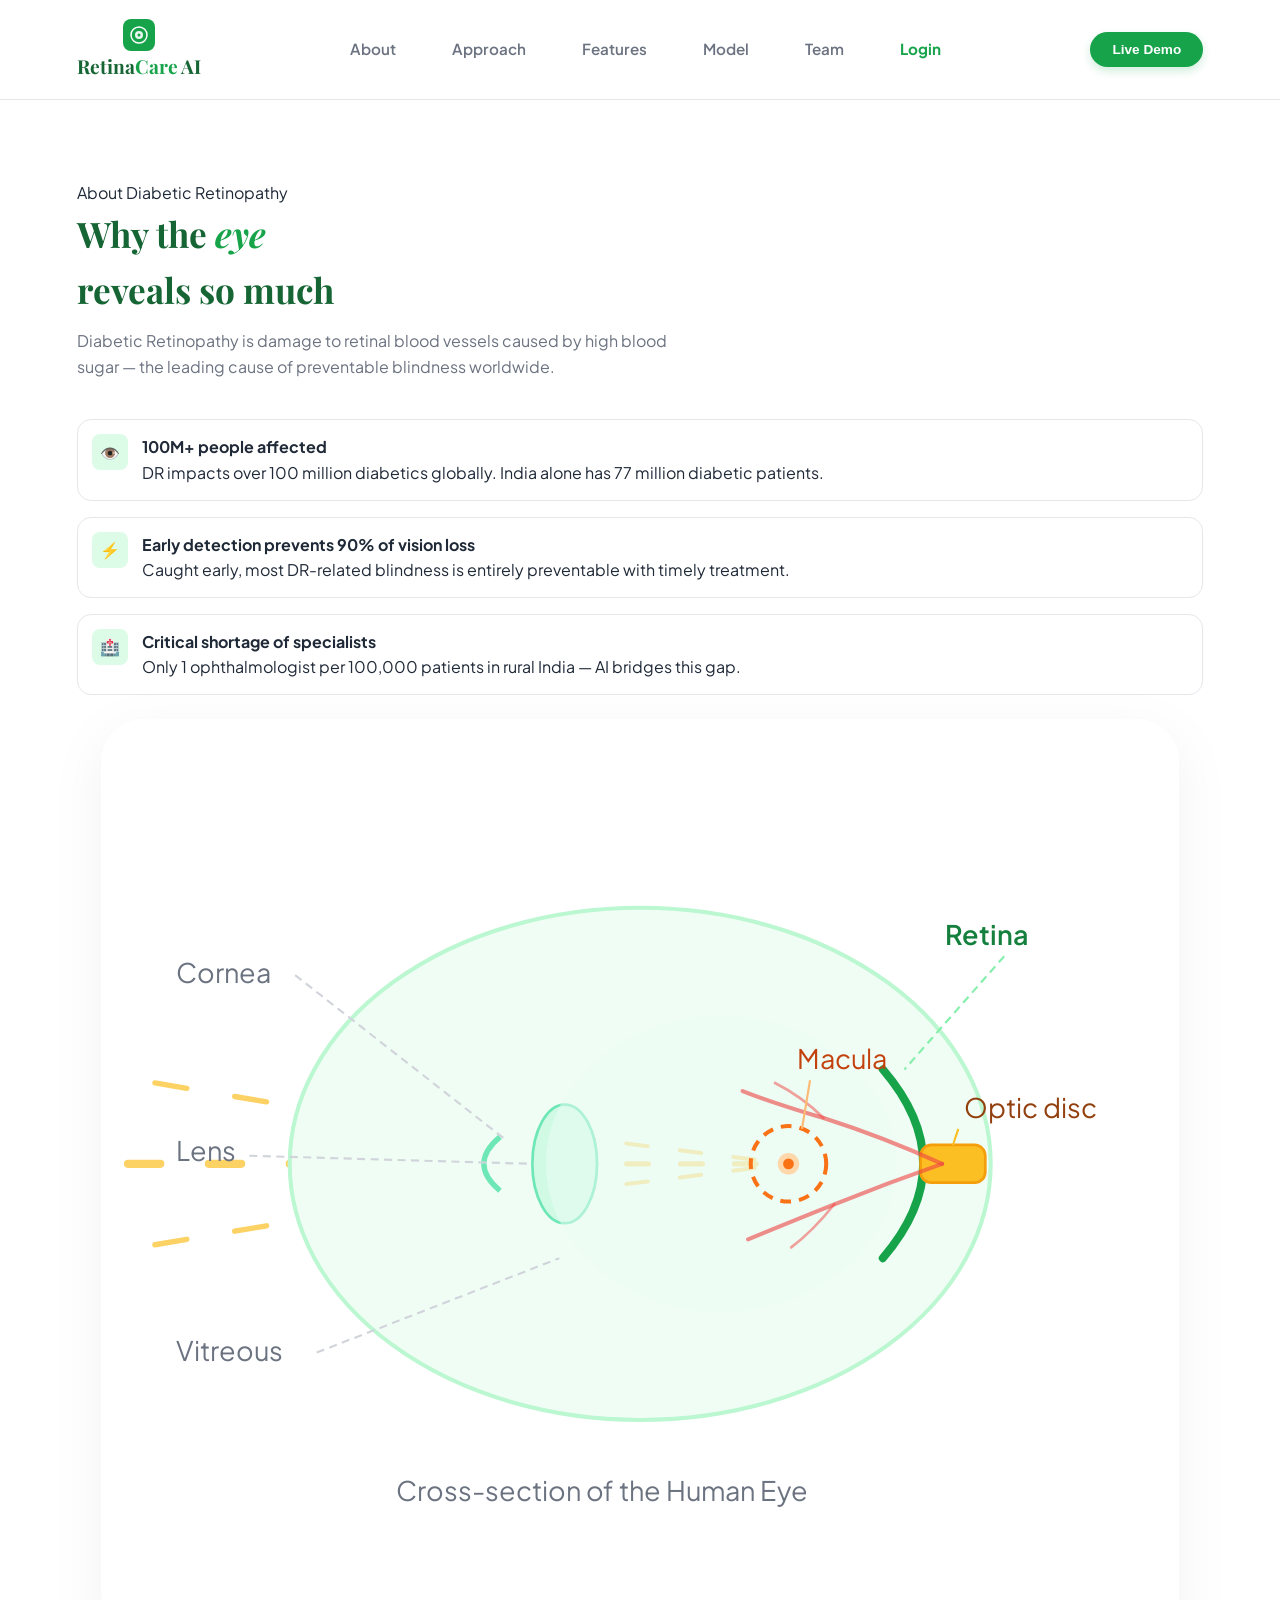
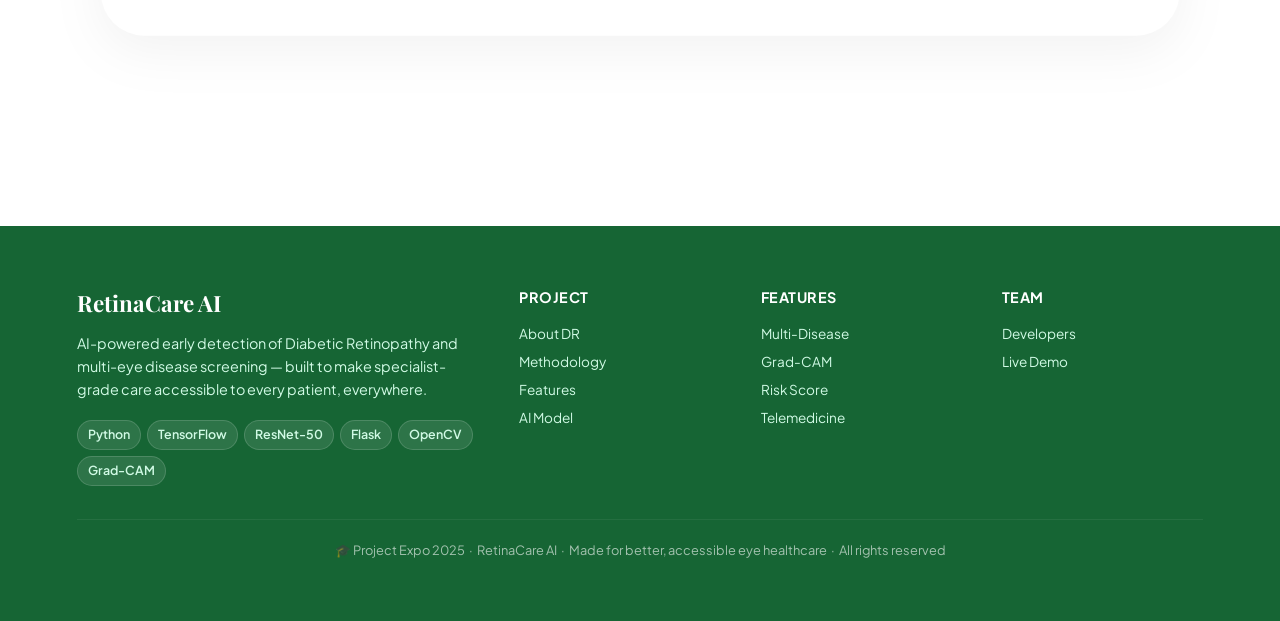
==== frontend/about.html @ 1ad14964 "Initial commit" ====
<!DOCTYPE html>
<html lang="en">

<head>
    <meta charset="UTF-8">
    <meta name="viewport" content="width=device-width, initial-scale=1.0">
    <title>About - RetinaCare AI</title>
    <link
        href="https://fonts.googleapis.com/css2?family=Playfair+Display:wght@400;600;700&family=Plus+Jakarta+Sans:wght@300;400;500;600&display=swap"
        rel="stylesheet">
    <link rel="stylesheet" href="style.css">
</head>

<body>

    <!-- ── NAV ── -->
    <nav>
        <div class="nav-logo">
            <div class="nav-logo-icon">
                <svg width="20" height="20" viewBox="0 0 20 20" fill="none">
                    <circle cx="10" cy="10" r="8" stroke="white" stroke-width="1.5" />
                    <circle cx="10" cy="10" r="4" fill="white" opacity="0.9" />
                    <circle cx="10" cy="10" r="1.5" fill="#16a34a" />
                </svg>
            </div>
            <a href="index.html" style="text-decoration: none; color: inherit;"><span class="nav-logo-text">Retina<span>Care</span> AI</span></a>
        </div>
        <div class="nav-links">
            <a href="about.html">About</a>
            <a href="approach.html">Approach</a>
            <a href="features.html">Features</a>
            <a href="model.html">Model</a>
            <a href="team.html">Team</a>
            <a href="login.html" style="color: var(--green-main); font-weight: 700;">Login</a>
        </div>
        <button class="nav-pill" onclick="window.location.href='demo.html'">Live
            Demo</button>
    </nav>

    <!-- ── WHAT IS DR ── -->
    <section class="sec" id="about">
        <div class="max-w what-grid">
            <div class="reveal">
                <div class="sec-tag">About Diabetic Retinopathy</div>
                <h2 class="sec-title">Why the <em>eye</em><br>reveals so much</h2>
                <p class="sec-sub">Diabetic Retinopathy is damage to retinal blood vessels caused by high blood sugar —
                    the leading cause of preventable blindness worldwide.</p>
                <div class="what-points">
                    <div class="wpt">
                        <div class="wpt-icon">👁️</div>
                        <div>
                            <h4>100M+ people affected</h4>
                            <p>DR impacts over 100 million diabetics globally. India alone has 77 million diabetic
                                patients.</p>
                        </div>
                    </div>
                    <div class="wpt">
                        <div class="wpt-icon">⚡</div>
                        <div>
                            <h4>Early detection prevents 90% of vision loss</h4>
                            <p>Caught early, most DR-related blindness is entirely preventable with timely treatment.
                            </p>
                        </div>
                    </div>
                    <div class="wpt">
                        <div class="wpt-icon">🏥</div>
                        <div>
                            <h4>Critical shortage of specialists</h4>
                            <p>Only 1 ophthalmologist per 100,000 patients in rural India — AI bridges this gap.</p>
                        </div>
                    </div>
                </div>
            </div>
            <!-- Eye anatomy diagram -->
            <div class="reveal">
                <svg class="eye-anatomy-svg" viewBox="0 0 400 340" xmlns="http://www.w3.org/2000/svg"
                    style="padding:1.5rem;">
                    <rect width="400" height="340" fill="white" rx="16" />
                    <!-- Incoming Light Rays -->
                    <g class="light-rays">
                        <!-- Entering cornea -->
                        <path d="M 10 165 L 140 165" stroke="#fbbf24" stroke-width="3" class="ray-beam" />
                        <path d="M 20 135 L 138 155" stroke="#fbbf24" stroke-width="2" class="ray-beam" />
                        <path d="M 20 195 L 138 175" stroke="#fbbf24" stroke-width="2" class="ray-beam" />
                    </g>
                    <!-- Eye cross-section -->
                    <ellipse cx="200" cy="165" rx="130" ry="95" fill="#f0fdf4" stroke="#bbf7d0" stroke-width="1.5" />
                    <!-- Refracted Rays inside the eye towards Macula -->
                    <g class="light-rays-inner">
                        <path d="M 175 165 L 255 165" stroke="#fbbf24" stroke-width="2" class="ray-beam-inner" />
                        <path d="M 175 155 L 255 165" stroke="#fbbf24" stroke-width="1.5" class="ray-beam-inner" />
                        <path d="M 175 175 L 255 165" stroke="#fbbf24" stroke-width="1.5" class="ray-beam-inner" />
                    </g>
                    <!-- Lens -->
                    <ellipse cx="172" cy="165" rx="12" ry="22" fill="#d1fae5" stroke="#6ee7b7" stroke-width="1" />
                    <!-- Cornea outer -->
                    <path d="M148 155 Q136 165 148 175" fill="none" stroke="#6ee7b7" stroke-width="2" />
                    <!-- Retina layer -->
                    <path d="M290 130 Q320 165 290 200" fill="none" stroke="#16a34a" stroke-width="3"
                        stroke-linecap="round" />
                    <!-- Optic nerve -->
                    <rect x="304" y="158" width="24" height="14" rx="4" fill="#fbbf24" stroke="#f59e0b"
                        stroke-width="1" />
                    <!-- Vitreous -->
                    <ellipse cx="230" cy="165" rx="65" ry="55" fill="#ecfdf5" opacity="0.5" />
                    <!-- Macula -->
                    <ellipse cx="255" cy="165" rx="14" ry="14" fill="none" stroke="#f97316" stroke-width="1.5"
                        stroke-dasharray="4 3" />
                    <circle cx="255" cy="165" r="4" fill="#fed7aa" />
                    <!-- Fovea label -->
                    <circle cx="255" cy="165" r="2" fill="#f97316" />
                    <!-- Blood vessels on retina -->
                    <path d="M312 165 Q290 155 268 148 Q248 142 238 138" fill="none" stroke="#ef4444" stroke-width="1.5"
                        opacity="0.6" stroke-linecap="round" />
                    <path d="M312 165 Q292 172 272 180 Q252 188 240 193" fill="none" stroke="#ef4444" stroke-width="1.5"
                        opacity="0.6" stroke-linecap="round" />
                    <path d="M268 148 Q260 140 250 135" fill="none" stroke="#ef4444" stroke-width="1" opacity="0.5"
                        stroke-linecap="round" />
                    <path d="M272 180 Q264 190 256 196" fill="none" stroke="#ef4444" stroke-width="1" opacity="0.5"
                        stroke-linecap="round" />
                    <!-- Labels -->
                    <text x="28" y="98" font-family="'Plus Jakarta Sans',sans-serif" font-size="10"
                        fill="#6b7280">Cornea</text>
                    <line x1="72" y1="95" x2="150" y2="156" stroke="#d1d5db" stroke-width="0.8"
                        stroke-dasharray="3 2" />
                    <text x="28" y="164" font-family="'Plus Jakarta Sans',sans-serif" font-size="10"
                        fill="#6b7280">Lens</text>
                    <line x1="55" y1="162" x2="160" y2="165" stroke="#d1d5db" stroke-width="0.8"
                        stroke-dasharray="3 2" />
                    <text x="28" y="238" font-family="'Plus Jakarta Sans',sans-serif" font-size="10"
                        fill="#6b7280">Vitreous</text>
                    <line x1="80" y1="235" x2="170" y2="200" stroke="#d1d5db" stroke-width="0.8"
                        stroke-dasharray="3 2" />
                    <text x="313" y="84" font-family="'Plus Jakarta Sans',sans-serif" font-size="10" fill="#15803d"
                        font-weight="600">Retina</text>
                    <line x1="335" y1="88" x2="298" y2="130" stroke="#86efac" stroke-width="0.8"
                        stroke-dasharray="3 2" />
                    <text x="320" y="148" font-family="'Plus Jakarta Sans',sans-serif" font-size="10"
                        fill="#92400e">Optic disc</text>
                    <line x1="318" y1="152" x2="316" y2="158" stroke="#fbbf24" stroke-width="0.8" />
                    <text x="258" y="130" font-family="'Plus Jakarta Sans',sans-serif" font-size="10"
                        fill="#c2410c">Macula</text>
                    <line x1="263" y1="134" x2="260" y2="152" stroke="#fdba74" stroke-width="0.8" />
                    <text x="186" y="290" font-family="'Plus Jakarta Sans',sans-serif" font-size="10" fill="#6b7280"
                        text-anchor="middle">Cross-section of the Human Eye</text>
                </svg>
            </div>
        </div>
    </section>

    <!-- ── FOOTER ── -->
    <footer>
        <div class="footer-inner">
            <div>
                <div class="footer-brand-name">RetinaCare AI</div>
                <p class="footer-brand-desc">AI-powered early detection of Diabetic Retinopathy and multi-eye disease
                    screening — built to make specialist-grade care accessible to every patient, everywhere.</p>
                <div class="footer-tech" style="margin-top:1rem;">
                    <span class="ftag">Python</span>
                    <span class="ftag">TensorFlow</span>
                    <span class="ftag">ResNet-50</span>
                    <span class="ftag">Flask</span>
                    <span class="ftag">OpenCV</span>
                    <span class="ftag">Grad-CAM</span>
                </div>
            </div>
            <div class="footer-col">
                <h4>Project</h4>
                <a href="about.html">About DR</a>
                <a href="approach.html">Methodology</a>
                <a href="features.html">Features</a>
                <a href="model.html">AI Model</a>
            </div>
            <div class="footer-col">
                <h4>Features</h4>
                <a href="features.html">Multi-Disease</a>
                <a href="features.html">Grad-CAM</a>
                <a href="model.html">Risk Score</a>
                <a href="features.html">Telemedicine</a>
            </div>
            <div class="footer-col">
                <h4>Team</h4>
                <a href="team.html">Developers</a>
                <a href="demo.html">Live Demo</a>
            </div>
        </div>
        <div class="footer-bottom">
            🎓 Project Expo 2025 &nbsp;·&nbsp; RetinaCare AI &nbsp;·&nbsp; Made for better, accessible eye healthcare
            &nbsp;·&nbsp; All rights reserved
        </div>
    </footer>

    <script src="auth.js"></script>
    <script src="script.js"></script>
</body>

</html>
---- frontend/style.css ----
/* =========================
GLOBAL VARIABLES
========================= */

:root {
    --green-main: #16a34a;
    --green-dark: #166534;
    --green-soft: #dcfce7;
    --green-bg: #f0fdf4;
    --text: #1f2937;
    --muted: #6b7280;
    --border: #e5e7eb;
    --white: #ffffff;
    --radius: 14px;
    --font-display: 'Playfair Display', serif;
    --font-body: 'Plus Jakarta Sans', sans-serif;
}

/* =========================
RESET
========================= */

* {
    margin: 0;
    padding: 0;
    box-sizing: border-box;
}

body {
    font-family: var(--font-body);
    color: var(--text);
    background: white;
    line-height: 1.6;
}

/* =========================
NAVBAR
========================= */

nav {
    position: sticky;
    top: 0;
    background: white;
    border-bottom: 1px solid var(--border);
    padding: 10px 6%;
    display: flex;
    justify-content: space-between;
    align-items: center;
    z-index: 100;
    min-height: 100px;
}

/* ── LOGO ── */

.nav-logo {
    display: flex;
    flex-direction: column;
    align-items: center;
    gap: 4px;
    text-decoration: none;
    cursor: pointer;
}

.nav-logo-svg {
    width: 140px;
    height: 80px;
    display: block;
    transition: transform 0.3s ease;
}

.nav-logo:hover .nav-logo-svg {
    transform: scale(1.06);
}

.nav-logo-text {
    font-family: var(--font-display);
    font-size: 1.2rem;
    font-weight: 700;
    color: var(--green-dark);
    text-align: center;
    line-height: 1.2;
}

.nav-logo-text span {
    color: var(--green-main);
}

/* ── NAV LINKS ── */

.nav-links {
    display: flex;
    gap: 28px;
}

.nav-links a {
    text-decoration: none;
    font-size: 0.95rem;
    font-weight: 600;
    color: var(--muted);
    transition: all 0.3s cubic-bezier(0.25, 0.8, 0.25, 1);
    padding: 6px 14px;
    border-radius: 8px;
    display: inline-block;
}

.nav-links a:hover {
    color: var(--green-dark);
    background: var(--green-soft);
    transform: translateY(-2px);
}

.nav-links a:active {
    transform: translateY(1px) scale(0.95);
    background: rgba(22, 163, 74, 0.15);
}

.nav-pill {
    background: var(--green-main);
    color: white;
    padding: 10px 22px;
    border-radius: 100px;
    border: none;
    font-size: 0.85rem;
    font-weight: 600;
    cursor: pointer;
    transition: all 0.3s cubic-bezier(0.25, 0.8, 0.25, 1);
    box-shadow: 0 4px 10px rgba(22, 163, 74, 0.2);
}

.nav-pill:hover {
    background: var(--green-dark);
    transform: translateY(-3px);
    box-shadow: 0 8px 18px rgba(22, 163, 74, 0.35);
}

.nav-pill:active {
    transform: translateY(0);
    box-shadow: 0 4px 10px rgba(22, 163, 74, 0.2);
}

/* =========================
HERO
========================= */

.hero {
    min-height: 85vh;
    display: flex;
    flex-direction: column;
    justify-content: center;
    padding: 120px 6%;
    background: linear-gradient(180deg, var(--green-bg), white);
}

.hero-badge {
    display: inline-flex;
    align-items: center;
    gap: 8px;
    background: white;
    padding: 6px 16px;
    border-radius: 100px;
    font-size: 0.85rem;
    font-weight: 600;
    color: var(--green-dark);
    margin-bottom: 24px;
    box-shadow: 0 4px 12px rgba(0, 0, 0, 0.05);
}

.badge-dot {
    width: 8px;
    height: 8px;
    border-radius: 50%;
    background: var(--green-main);
    animation: pulse 2s infinite;
}

@keyframes pulse {
    0% {
        box-shadow: 0 0 0 0 rgba(22, 163, 74, 0.4);
    }

    70% {
        box-shadow: 0 0 0 6px rgba(22, 163, 74, 0);
    }

    100% {
        box-shadow: 0 0 0 0 rgba(22, 163, 74, 0);
    }
}

.hero h1 {
    font-family: var(--font-display);
    font-size: 3.2rem;
    margin-bottom: 14px;
    color: var(--green-dark);
}

.hero em {
    color: var(--green-main);
}

.hero p {
    max-width: 520px;
    color: var(--muted);
    margin-bottom: 25px;
}

.hero-btns {
    display: flex;
    gap: 15px;
    margin-bottom: 20px;
}

.hero-stats {
    display: flex;
    gap: 30px;
    margin-top: 30px;
}

.h-stat-num {
    font-size: 2.5rem;
    font-weight: 800;
    color: var(--green-main);
    line-height: 1.1;
}

.h-stat-lbl {
    font-size: 0.95rem;
    color: var(--muted);
    font-weight: 600;
    margin-top: 4px;
}

.hero-visual {
    max-width: 420px;
    margin: 60px auto 0;
    animation: float 6s ease-in-out infinite;
}

@keyframes float {
    0% {
        transform: translateY(0px);
    }

    50% {
        transform: translateY(-20px);
    }

    100% {
        transform: translateY(0px);
    }
}

.eye-frame {
    position: relative;
    padding: 24px;
    background: white;
    border-radius: var(--radius);
    box-shadow: 0 12px 35px rgba(0, 0, 0, 0.08);
}

.scan-label {
    text-align: center;
    font-size: 0.85rem;
    font-weight: 700;
    color: var(--muted);
    margin-bottom: 16px;
    text-transform: uppercase;
    letter-spacing: 1px;
}

.scan-line {
    position: absolute;
    left: 24px;
    right: 24px;
    height: 3px;
    background: var(--green-main);
    box-shadow: 0 0 20px var(--green-main);
    opacity: 0.8;
    z-index: 10;
    animation: scan 3s cubic-bezier(0.4, 0, 0.2, 1) infinite;
}

@keyframes scan {
    0% {
        top: 15%;
        opacity: 0;
    }

    10% {
        opacity: 0.8;
    }

    90% {
        opacity: 0.8;
    }

    100% {
        top: 70%;
        opacity: 0;
    }
}

.result-chips {
    display: flex;
    justify-content: center;
    gap: 10px;
    margin-top: 24px;
    flex-wrap: wrap;
}

.chip {
    padding: 6px 14px;
    border-radius: 50px;
    font-size: 0.8rem;
    font-weight: 600;
}

.chip-gold {
    background: #fef3c7;
    color: #d97706;
}

.chip-green {
    background: #dcfce7;
    color: #15803d;
}

.chip-blue {
    background: #dbeafe;
    color: #1d4ed8;
}

/* =========================
BUTTONS
========================= */

.btn-primary {
    background: var(--green-main);
    color: white;
    padding: 12px 28px;
    border-radius: 100px;
    border: none;
    font-weight: 600;
    font-size: 1rem;
    cursor: pointer;
    transition: all 0.3s cubic-bezier(0.25, 0.8, 0.25, 1);
    box-shadow: 0 6px 16px rgba(22, 163, 74, 0.25);
}

.btn-primary:hover {
    background: var(--green-dark);
    transform: translateY(-4px);
    box-shadow: 0 12px 24px rgba(22, 163, 74, 0.4);
}

.btn-primary:active {
    transform: translateY(0);
    box-shadow: 0 4px 10px rgba(22, 163, 74, 0.2);
}

.btn-ghost {
    border: 2px solid var(--green-main);
    background: white;
    color: var(--green-main);
    padding: 10px 26px;
    border-radius: 100px;
    font-weight: 600;
    font-size: 1rem;
    cursor: pointer;
    transition: all 0.3s cubic-bezier(0.25, 0.8, 0.25, 1);
}

.btn-ghost:hover {
    background: var(--green-main);
    color: white;
    transform: translateY(-4px);
    box-shadow: 0 12px 24px rgba(22, 163, 74, 0.25);
}

.btn-ghost:active {
    transform: translateY(0);
    box-shadow: none;
}

/* =========================
SECTION
========================= */

.sec {
    padding: 80px 6%;
}

.sec-alt {
    background: var(--green-bg);
}

.sec-title {
    font-family: var(--font-display);
    font-size: 2.2rem;
    margin-bottom: 10px;
    color: var(--green-dark);
}

.sec-title em {
    color: var(--green-main);
}

.sec-sub {
    max-width: 600px;
    color: var(--muted);
    margin-bottom: 40px;
}

/* =========================
ABOUT POINTS
========================= */

.what-points {
    display: flex;
    flex-direction: column;
    gap: 16px;
    margin-top: 20px;
}

.wpt {
    display: flex;
    gap: 14px;
    background: white;
    padding: 14px;
    border-radius: var(--radius);
    border: 1px solid var(--border);
    transition: transform 0.3s ease, box-shadow 0.3s ease;
}

.wpt:hover {
    transform: translateX(5px);
    box-shadow: 0 4px 15px rgba(0, 0, 0, 0.05);
}

.wpt-icon {
    width: 36px;
    height: 36px;
    background: var(--green-soft);
    display: flex;
    align-items: center;
    justify-content: center;
    border-radius: 8px;
}

/* =========================
PIPELINE
========================= */

.pipeline {
    display: grid;
    grid-template-columns: repeat(auto-fit, minmax(220px, 1fr));
    gap: 20px;
    margin-top: 40px;
}

.pipe-step {
    background: white;
    padding: 24px;
    border-radius: var(--radius);
    border: 1px solid var(--border);
    text-align: center;
    transition: transform 0.3s ease, box-shadow 0.3s ease, border-color 0.3s ease;
}

.pipe-step:hover {
    transform: translateY(-5px);
    box-shadow: 0 8px 20px rgba(0, 0, 0, 0.06);
    border-color: var(--green-main);
}

.pipe-num {
    width: 40px;
    height: 40px;
    border-radius: 50%;
    background: var(--green-soft);
    display: flex;
    align-items: center;
    justify-content: center;
    margin: auto auto 10px auto;
    font-weight: 700;
    color: var(--green-dark);
}

/* =========================
FEATURES
========================= */

.features-grid {
    display: grid;
    grid-template-columns: repeat(auto-fit, minmax(260px, 1fr));
    gap: 24px;
    margin-top: 40px;
}

.feat-card {
    background: white;
    padding: 30px;
    border-radius: var(--radius);
    border: 1px solid var(--border);
    transition: all 0.4s cubic-bezier(0.175, 0.885, 0.32, 1.275);
    position: relative;
    overflow: hidden;
    z-index: 1;
}

.feat-card::before {
    content: '';
    position: absolute;
    top: 0;
    left: 0;
    width: 100%;
    height: 100%;
    background: linear-gradient(135deg, rgba(22, 163, 74, 0.08) 0%, rgba(22, 163, 74, 0) 100%);
    opacity: 0;
    transition: opacity 0.4s ease;
    z-index: -1;
}

.feat-card:hover {
    transform: translateY(-12px);
    box-shadow: 0 15px 35px rgba(22, 163, 74, 0.15);
    border-color: var(--green-main);
}

.feat-card:hover::before {
    opacity: 1;
}

.feat-icon {
    font-size: 26px;
    margin-bottom: 10px;
    transition: transform 0.3s ease;
}

.feat-card:hover .feat-icon {
    transform: scale(1.15);
}

/* =========================
MODEL ARCHITECTURE
========================= */

.arch-card {
    background: white;
    padding: 24px;
    border-radius: var(--radius);
    border: 1px solid var(--border);
    margin-top: 30px;
    transition: box-shadow 0.3s ease;
}

.arch-card:hover {
    box-shadow: 0 8px 20px rgba(0, 0, 0, 0.05);
}

.arch-layer {
    display: flex;
    justify-content: space-between;
    padding: 10px;
    border-bottom: 1px solid var(--border);
    transition: background 0.2s ease, padding-left 0.2s ease;
}

.arch-layer:hover {
    background: var(--green-bg);
    padding-left: 15px;
    border-radius: 4px;
}

.arch-layer:last-child {
    border: none;
}

/* =========================
DEMO
========================= */

.demo-box {
    max-width: 520px;
    margin: auto;
    padding: 40px;
    border: 2px dashed var(--green-main);
    border-radius: var(--radius);
    text-align: center;
    transition: background 0.3s ease, border-color 0.3s ease;
}

.demo-box:hover {
    background: var(--green-bg);
    border-color: var(--green-dark);
}

.demo-result {
    margin-top: 20px;
    display: flex;
    justify-content: center;
    gap: 10px;
    flex-wrap: wrap;
}

/* =========================
TEAM
========================= */

.team-grid {
    display: grid;
    grid-template-columns: repeat(auto-fit, minmax(220px, 1fr));
    gap: 24px;
    margin-top: 40px;
}

.team-card {
    background: white;
    padding: 24px;
    border-radius: var(--radius);
    border: 1px solid var(--border);
    text-align: center;
    transition: transform 0.3s ease, box-shadow 0.3s ease;
}

.team-card:hover {
    transform: translateY(-8px);
    box-shadow: 0 10px 25px rgba(0, 0, 0, 0.08);
}

.t-avatar {
    width: 60px;
    height: 60px;
    margin: auto auto 10px auto;
    border-radius: 50%;
    background: var(--green-soft);
    display: flex;
    align-items: center;
    justify-content: center;
    font-size: 1.2rem;
    transition: transform 0.3s ease;
}

.team-card:hover .t-avatar {
    transform: scale(1.1) rotate(5deg);
}

/* =========================
FOOTER
========================= */

footer {
    background: var(--green-dark);
    color: white;
    padding: 60px 6%;
    margin-top: 80px;
}

.footer-inner {
    display: grid;
    grid-template-columns: 2fr 1fr 1fr 1fr;
    gap: 40px;
}

.footer-brand-name {
    font-family: var(--font-display);
    font-size: 1.4rem;
    font-weight: 700;
    margin-bottom: 10px;
}

.footer-brand-desc {
    font-size: 0.9rem;
    color: #d1fae5;
    line-height: 1.6;
}

.footer-col h4 {
    font-size: 0.9rem;
    font-weight: 700;
    margin-bottom: 14px;
    color: white;
    text-transform: uppercase;
    letter-spacing: 0.5px;
}

.footer-col a {
    display: block;
    color: #d1fae5;
    text-decoration: none;
    margin-bottom: 6px;
    font-size: 0.85rem;
    transition: color 0.2s ease, transform 0.2s ease;
}

.footer-col a:hover {
    color: white;
    transform: translateX(3px);
}

.ftag {
    display: inline-block;
    background: rgba(255, 255, 255, 0.1);
    color: #d1fae5;
    padding: 4px 10px;
    border-radius: 50px;
    font-size: 0.78rem;
    font-weight: 600;
    margin: 3px 3px 3px 0;
    border: 1px solid rgba(255, 255, 255, 0.15);
}

.footer-bottom {
    text-align: center;
    margin-top: 30px;
    font-size: 0.8rem;
    opacity: 0.6;
    border-top: 1px solid rgba(255, 255, 255, 0.1);
    padding-top: 20px;
}

/* =========================
RESPONSIVE
========================= */

@media (max-width: 768px) {
    .hero h1 {
        font-size: 2.2rem;
    }

    .nav-links {
        display: none;
    }

    .footer-inner {
        grid-template-columns: 1fr 1fr;
    }

    .hero {
        padding: 60px 5%;
    }

    .hero-stats {
        flex-wrap: wrap;
        gap: 16px;
    }

    .nav-logo-svg {
        width: 90px;
        height: 55px;
    }
}

/* =========================
ABOUT PAGE
========================= */

.eye-anatomy-svg {
    animation: float 6s ease-in-out infinite;
    filter: drop-shadow(0 15px 25px rgba(0, 0, 0, 0.05));
    border-radius: 16px;
}

.ray-beam {
    stroke-dasharray: 12 18;
    animation: flowingLight 1s linear infinite;
    opacity: 0.7;
    stroke-linecap: round;
}

.ray-beam-inner {
    stroke-dasharray: 8 12;
    animation: flowingLight 0.8s linear infinite;
    opacity: 0.5;
    stroke-linecap: round;
}

@keyframes flowingLight {
    from {
        stroke-dashoffset: 60;
    }

    to {
        stroke-dashoffset: 0;
    }
}

/* =========================
DR STAGES
========================= */

.stages-horizontal-wrapper {
    width: 100vw;
    margin-left: calc(-50vw + 50%);
    overflow-x: auto;
    padding: 20px 6%;
    -ms-overflow-style: none;
    scrollbar-width: none;
}

.stages-horizontal-wrapper::-webkit-scrollbar {
    display: none;
}

.stages-row-horizontal {
    display: flex;
    gap: 30px;
    width: max-content;
    padding-bottom: 20px;
}

.stage-h-card {
    width: 300px;
    padding: 30px;
    border-radius: 20px;
    background: white;
    box-shadow: 0 10px 30px rgba(0, 0, 0, 0.06);
    transition: transform 0.3s ease, box-shadow 0.3s ease;
    border: 1px solid var(--border);
    position: relative;
    overflow: hidden;
}

.stage-h-card:hover {
    transform: translateY(-10px);
    box-shadow: 0 20px 40px rgba(0, 0, 0, 0.1);
}

.stage-h-card::before {
    content: '';
    position: absolute;
    top: 0;
    left: 0;
    width: 100%;
    height: 6px;
}

.stage-h-0::before {
    background: linear-gradient(90deg, #16a34a, #22c55e);
}

.stage-h-1::before {
    background: linear-gradient(90deg, #ca8a04, #facc15);
}

.stage-h-2::before {
    background: linear-gradient(90deg, #d97706, #fb923c);
}

.stage-h-3::before {
    background: linear-gradient(90deg, #dc2626, #ef4444);
}

.stage-h-4::before {
    background: linear-gradient(90deg, #991b1b, #b91c1c);
}

.stage-em {
    font-size: 40px;
    margin-bottom: 15px;
}

.stage-h-card h4 {
    font-size: 1.3rem;
    color: var(--text);
    margin-bottom: 12px;
}

.stage-h-card p {
    color: var(--muted);
    font-size: 0.95rem;
    margin-bottom: 25px;
    line-height: 1.5;
}

.st-badge {
    display: inline-block;
    padding: 6px 14px;
    border-radius: 50px;
    font-size: 0.8rem;
    font-weight: 700;
    text-transform: uppercase;
    letter-spacing: 1px;
}

.badge-0 {
    background: #f0fdf4;
    color: #16a34a;
}

.badge-1 {
    background: #fefce8;
    color: #ca8a04;
}

.badge-2 {
    background: #fff7ed;
    color: #d97706;
}

.badge-3 {
    background: #fef2f2;
    color: #dc2626;
}

.badge-4 {
    background: #fee2e2;
    color: #991b1b;
}

/* =========================
GRAD-CAM
========================= */

.heatmap-svg {
    border-radius: 10px;
    box-shadow: 0 15px 35px rgba(0, 0, 0, 0.1);
}

.anim-stage {
    opacity: 0;
    animation: stageCycle 12s infinite;
}

.anim-stage-0 {
    animation-delay: 0s;
}

.anim-stage-2 {
    animation-delay: 4s;
}

.anim-stage-4 {
    animation-delay: 8s;
}

@keyframes stageCycle {
    0% {
        opacity: 0;
        transform: translateY(5px);
    }

    5%,
    28% {
        opacity: 1;
        transform: translateY(0);
    }

    33%,
    100% {
        opacity: 0;
        transform: translateY(-5px);
    }
}

/* =========================
FEATURES PAGE
========================= */

.feat-tag {
    display: inline-block;
    padding: 6px 14px;
    background: var(--green-soft);
    color: var(--green-dark);
    font-size: 0.75rem;
    font-weight: 700;
    border-radius: 50px;
    margin-top: 18px;
    text-transform: uppercase;
    letter-spacing: 0.5px;
}

.sec-dark {
    background: #064e3b;
    color: white;
}

.sec-title-white {
    color: white !important;
}

.sec-tag-white {
    display: inline-block;
    background: rgba(255, 255, 255, 0.15);
    color: #4ade80;
    padding: 6px 16px;
    border-radius: 100px;
    font-size: 0.85rem;
    font-weight: 700;
    margin-bottom: 20px;
    border: 1px solid rgba(74, 222, 128, 0.3);
}

.sec-sub-white {
    color: rgba(255, 255, 255, 0.8) !important;
    max-width: 600px;
}

.tele-grid {
    display: grid;
    grid-template-columns: repeat(auto-fit, minmax(260px, 1fr));
    gap: 30px;
    margin-top: 50px;
}

.tele-step {
    background: rgba(255, 255, 255, 0.05);
    padding: 35px 25px;
    border-radius: var(--radius);
    border: 1px solid rgba(255, 255, 255, 0.1);
    backdrop-filter: blur(10px);
    transition: all 0.4s cubic-bezier(0.175, 0.885, 0.32, 1.275);
    color: white;
}

.tele-step:hover {
    transform: translateY(-12px);
    box-shadow: 0 20px 40px rgba(0, 0, 0, 0.4);
    background: rgba(255, 255, 255, 0.1);
    border-color: rgba(74, 222, 128, 0.4);
}

.tele-num {
    font-size: 3rem;
    font-weight: 800;
    color: rgba(255, 255, 255, 0.08);
    line-height: 1;
    margin-bottom: 5px;
}

.tele-icon {
    font-size: 36px;
    margin-bottom: 20px;
    transition: transform 0.4s cubic-bezier(0.175, 0.885, 0.32, 1.275);
}

.tele-step:hover .tele-icon {
    transform: scale(1.2) rotate(-10deg);
}

.tele-step h3 {
    font-size: 1.35rem;
    margin-bottom: 12px;
    font-family: var(--font-display);
}

.tele-step p {
    font-size: 0.95rem;
    color: rgba(255, 255, 255, 0.75);
    line-height: 1.6;
}

.report-card {
    background: white;
    border-radius: 20px;
    overflow: hidden;
    box-shadow: 0 15px 40px rgba(0, 0, 0, 0.06);
    border: 1px solid var(--border);
    transition: transform 0.4s cubic-bezier(0.175, 0.885, 0.32, 1.275), box-shadow 0.4s ease;
}

.report-card:hover {
    transform: translateY(-12px) scale(1.02);
    box-shadow: 0 25px 50px rgba(22, 163, 74, 0.15);
    border-color: rgba(22, 163, 74, 0.3);
}

.rc-head {
    background: var(--green-dark);
    color: white;
    padding: 24px 30px;
    display: flex;
    justify-content: space-between;
    align-items: center;
}

.rc-head-title {
    font-weight: 600;
    font-family: var(--font-display);
    font-size: 1.25rem;
}

.rc-head-logo {
    font-size: 0.85rem;
    opacity: 0.7;
    font-weight: 500;
}

.rc-body {
    padding: 35px 30px;
}

.rc-patient {
    display: flex;
    align-items: center;
    gap: 18px;
    margin-bottom: 30px;
    padding-bottom: 25px;
    border-bottom: 1px solid var(--border);
}

.rc-avatar {
    width: 56px;
    height: 56px;
    background: var(--green-bg);
    color: var(--green-dark);
    border: 2px solid var(--green-soft);
    border-radius: 50%;
    display: flex;
    align-items: center;
    justify-content: center;
    font-weight: 700;
    font-size: 1.3rem;
}

.rc-name {
    font-weight: 700;
    font-size: 1.2rem;
    color: var(--text);
    margin-bottom: 4px;
}

.rc-id {
    font-size: 0.9rem;
    color: var(--muted);
}

.rc-row {
    display: flex;
    justify-content: space-between;
    padding: 14px 0;
    border-bottom: 1px dashed var(--border);
    font-size: 1rem;
}

.rc-row:last-of-type {
    border-bottom: none;
    margin-bottom: 25px;
}

.rc-key {
    color: var(--muted);
    font-weight: 500;
}

.rc-val {
    font-weight: 700;
    color: var(--text);
}

.rc-result {
    background: var(--green-bg);
    padding: 20px;
    border-radius: 12px;
    display: flex;
    gap: 15px;
    align-items: center;
    border-left: 5px solid var(--green-main);
}

.rc-result-dot {
    width: 12px;
    height: 12px;
    border-radius: 50%;
    background: var(--green-main);
    box-shadow: 0 0 10px var(--green-main);
}

.rc-result-text {
    font-size: 0.95rem;
    color: var(--green-dark);
    font-weight: 600;
    line-height: 1.4;
}

/* =========================
NAV LOGO ICON (compatibility)
========================= */

.nav-logo-icon {
    width: 32px;
    height: 32px;
    background: var(--green-main);
    border-radius: 8px;
    display: flex;
    align-items: center;
    justify-content: center;
}

/* =========================
LIVE PHOTO / CAMERA UI
========================= */

.demo-tabs {
    display: flex;
    justify-content: center;
    gap: 10px;
    margin-bottom: 30px;
}

.demo-tab {
    padding: 10px 24px;
    border-radius: 100px;
    border: 1px solid var(--border);
    background: white;
    font-weight: 600;
    font-size: 0.9rem;
    cursor: pointer;
    transition: all 0.3s ease;
    color: var(--muted);
}

.demo-tab.active {
    background: var(--green-main);
    color: white;
    border-color: var(--green-main);
    box-shadow: 0 4px 12px rgba(22, 163, 74, 0.2);
}

.demo-content {
    display: none;
    animation: fadeIn 0.4s ease forwards;
}

.demo-content.active {
    display: block;
}

@keyframes fadeIn {
    from { opacity: 0; transform: translateY(10px); }
    to { opacity: 1; transform: translateY(0); }
}

.camera-box {
    max-width: 520px;
    margin: auto;
    background: #000;
    border-radius: var(--radius);
    overflow: hidden;
    position: relative;
    border: 3px solid var(--green-main);
    box-shadow: 0 20px 40px rgba(0,0,0,0.2);
}

.video-container {
    width: 100%;
    aspect-ratio: 4/3;
    background: #111;
    position: relative;
    display: flex;
    align-items: center;
    justify-content: center;
}

#camera-video {
    width: 100%;
    height: 100%;
    object-fit: cover;
}

.camera-overlay {
    position: absolute;
    inset: 0;
    pointer-events: none;
    border: 2px solid rgba(22, 163, 74, 0.3);
    margin: 40px;
    border-radius: 10px;
    display: flex;
    align-items: center;
    justify-content: center;
}

.camera-overlay::before {
    content: '';
    position: absolute;
    width: 40px;
    height: 40px;
    top: -2px;
    left: -2px;
    border-top: 3px solid var(--green-main);
    border-left: 3px solid var(--green-main);
}

.camera-overlay::after {
    content: '';
    position: absolute;
    width: 40px;
    height: 40px;
    bottom: -2px;
    right: -2px;
    border-bottom: 3px solid var(--green-main);
    border-right: 3px solid var(--green-main);
}

.scan-bar {
    position: absolute;
    left: 0;
    right: 0;
    height: 2px;
    background: var(--green-main);
    box-shadow: 0 0 15px var(--green-main);
    opacity: 0.6;
    animation: scanVertical 4s linear infinite;
}

@keyframes scanVertical {
    0% { top: 0; }
    100% { top: 100%; }
}

.camera-controls {
    padding: 20px;
    background: white;
    display: flex;
    justify-content: center;
    gap: 15px;
    border-top: 1px solid var(--border);
}

.btn-capture {
    width: 60px;
    height: 60px;
    border-radius: 50%;
    background: var(--green-main);
    border: 4px solid var(--green-soft);
    cursor: pointer;
    transition: all 0.3s ease;
    display: flex;
    align-items: center;
    justify-content: center;
    box-shadow: 0 4px 15px rgba(22, 163, 74, 0.3);
}

.btn-capture:hover {
    transform: scale(1.1);
    background: var(--green-dark);
}

.btn-capture:active {
    transform: scale(0.9);
}

.capture-inner {
    width: 20px;
    height: 20px;
    background: white;
    border-radius: 4px;
}

.preview-container {
    width: 100%;
    aspect-ratio: 4/3;
    display: none;
    position: relative;
    background: #000;
}

#capture-canvas {
    display: none;
}

#photo-preview {
    width: 100%;
    height: 100%;
    object-fit: cover;
}

.demo-status {
    margin-top: 15px;
    font-size: 0.9rem;
    font-weight: 600;
    color: var(--green-dark);
    min-height: 20px;
}

.processing-overlay {
    position: absolute;
    inset: 0;
    background: rgba(255, 255, 255, 0.8);
    backdrop-filter: blur(4px);
    display: none;
    flex-direction: column;
    align-items: center;
    justify-content: center;
    z-index: 10;
}

.loader {
    width: 48px;
    height: 48px;
    border: 5px solid var(--green-soft);
    border-bottom-color: var(--green-main);
    border-radius: 50%;
    display: inline-block;
    animation: rotation 1s linear infinite;
    margin-bottom: 15px;
}

@keyframes rotation {
    0% { transform: rotate(0deg); }
    100% { transform: rotate(360deg); }
}

/* =========================
LOGIN PAGE
========================= */

.login-body {
    min-height: 100vh;
    display: flex;
    overflow: hidden;
    background: #f8fafc;
}

.login-wrapper {
    display: flex;
    width: 100%;
    min-height: 100vh;
}

.login-visual {
    flex: 1.2;
    background: url('assets/login_bg.png') no-repeat center center;
    background-size: cover;
    position: relative;
    display: flex;
    flex-direction: column;
    justify-content: flex-end;
    padding: 60px;
    z-index: 1;
}

.login-visual::before {
    content: '';
    position: absolute;
    inset: 0;
    background: linear-gradient(180deg, rgba(22, 163, 74, 0.1) 0%, rgba(22, 163, 74, 0.4) 100%);
    z-index: -1;
}

.login-visual-text {
    color: white;
    max-width: 400px;
}

.login-visual-text h2 {
    font-family: var(--font-display);
    font-size: 2.5rem;
    margin-bottom: 10px;
}

.login-content {
    flex: 1;
    display: flex;
    align-items: center;
    justify-content: center;
    padding: 40px;
    background: white;
}

.login-card {
    width: 100%;
    max-width: 420px;
    padding: 40px;
    border-radius: 24px;
    background: rgba(255, 255, 255, 0.8);
    backdrop-filter: blur(20px);
    border: 1px solid rgba(255, 255, 255, 0.3);
    box-shadow: 0 20px 50px rgba(0, 0, 0, 0.05);
}

.login-header {
    text-align: center;
    margin-bottom: 35px;
}

.login-header .logo-small {
    margin-bottom: 15px;
    display: flex;
    justify-content: center;
}

.login-header h1 {
    font-size: 1.8rem;
    color: var(--green-dark);
    margin-bottom: 8px;
}

.login-header p {
    color: var(--muted);
    font-size: 0.95rem;
}

.login-form .form-group {
    margin-bottom: 20px;
}

.login-form label {
    display: block;
    margin-bottom: 8px;
    font-weight: 600;
    font-size: 0.85rem;
    color: var(--text);
}

.login-form input {
    width: 100%;
    padding: 14px 18px;
    border-radius: 12px;
    border: 1px solid var(--border);
    background: #f9fafb;
    font-family: inherit;
    font-size: 0.95rem;
    transition: all 0.3s ease;
}

.login-form input:focus {
    outline: none;
    border-color: var(--green-main);
    background: white;
    box-shadow: 0 0 0 4px var(--green-soft);
}

.login-options {
    display: flex;
    justify-content: space-between;
    align-items: center;
    margin-bottom: 25px;
    font-size: 0.85rem;
}

.login-options a {
    color: var(--green-main);
    text-decoration: none;
    font-weight: 600;
}

.login-options a:hover {
    text-decoration: underline;
}

.btn-login {
    width: 100%;
    padding: 14px;
    background: var(--green-main);
    color: white;
    border: none;
    border-radius: 12px;
    font-weight: 700;
    font-size: 1rem;
    cursor: pointer;
    transition: all 0.3s cubic-bezier(0.25, 0.8, 0.25, 1);
    box-shadow: 0 4px 12px rgba(22, 163, 74, 0.2);
}

.btn-login:hover {
    background: var(--green-dark);
    transform: translateY(-2px);
    box-shadow: 0 8px 20px rgba(22, 163, 74, 0.3);
}

.login-footer {
    text-align: center;
    margin-top: 30px;
    font-size: 0.9rem;
    color: var(--muted);
}

.login-footer a {
    color: var(--green-main);
    text-decoration: none;
    font-weight: 600;
}

.back-to-site {
    position: absolute;
    top: 40px;
    left: 40px;
    z-index: 10;
}

.btn-back {
    display: flex;
    align-items: center;
    gap: 8px;
    padding: 10px 20px;
    background: white;
    border-radius: 100px;
    text-decoration: none;
    color: var(--green-dark);
    font-weight: 600;
    font-size: 0.9rem;
    box-shadow: 0 4px 15px rgba(0, 0, 0, 0.1);
    transition: all 0.3s ease;
}

.btn-back:hover {
    transform: translateX(-5px);
    box-shadow: 0 6px 20px rgba(0, 0, 0, 0.15);
}

@media (max-width: 900px) {
    .login-visual {
        display: none;
    }
}

/* ── NAVBAR PROFILE AVATAR & DROPDOWN ── */
.nav-profile {
    position: relative;
    margin-left: 10px;
}

.nav-avatar-btn {
    width: 40px;
    height: 40px;
    border-radius: 50%;
    background: linear-gradient(135deg, var(--green-main), var(--green-dark));
    border: 2px solid var(--green-soft);
    cursor: pointer;
    display: flex;
    align-items: center;
    justify-content: center;
    transition: all 0.3s ease;
    box-shadow: 0 2px 10px rgba(22, 163, 74, 0.25);
}

.nav-avatar-btn:hover {
    transform: scale(1.08);
    box-shadow: 0 4px 16px rgba(22, 163, 74, 0.35);
}

.nav-avatar-initials {
    color: white;
    font-weight: 700;
    font-size: 0.85rem;
    letter-spacing: 0.5px;
    user-select: none;
}

.nav-profile-dropdown {
    position: absolute;
    top: calc(100% + 12px);
    right: 0;
    width: 260px;
    background: white;
    border-radius: 16px;
    box-shadow: 0 12px 40px rgba(0, 0, 0, 0.12);
    border: 1px solid var(--border);
    padding: 0;
    opacity: 0;
    visibility: hidden;
    transform: translateY(-8px) scale(0.96);
    transition: all 0.25s cubic-bezier(0.25, 0.8, 0.25, 1);
    z-index: 1000;
    overflow: hidden;
}

.nav-profile-dropdown.open {
    opacity: 1;
    visibility: visible;
    transform: translateY(0) scale(1);
}

.nav-profile-info {
    display: flex;
    align-items: center;
    gap: 12px;
    padding: 18px 18px 14px;
}

.nav-profile-avatar-lg {
    width: 44px;
    height: 44px;
    border-radius: 50%;
    background: linear-gradient(135deg, var(--green-main), var(--green-dark));
    color: white;
    display: flex;
    align-items: center;
    justify-content: center;
    font-weight: 700;
    font-size: 1rem;
    flex-shrink: 0;
}

.nav-profile-name {
    font-weight: 700;
    font-size: 0.95rem;
    color: var(--text);
}

.nav-profile-email {
    font-size: 0.8rem;
    color: var(--muted);
    margin-top: 2px;
}

.nav-profile-divider {
    border: none;
    border-top: 1px solid var(--border);
    margin: 0;
}

.nav-profile-item {
    display: flex;
    align-items: center;
    gap: 10px;
    padding: 12px 18px;
    font-size: 0.9rem;
    color: var(--text);
    text-decoration: none;
    cursor: pointer;
    border: none;
    background: none;
    width: 100%;
    font-family: inherit;
    transition: background 0.2s ease;
}

.nav-profile-item:hover {
    background: var(--green-soft);
}

.nav-profile-item svg {
    opacity: 0.6;
}

.nav-profile-logout {
    color: #dc2626;
}

.nav-profile-logout:hover {
    background: #fff1f2;
}

/* ── DOWNLOAD REPORT BUTTON ── */
.btn-download-report {
    display: inline-flex;
    align-items: center;
    gap: 8px;
    padding: 10px 22px;
    background: linear-gradient(135deg, var(--green-main), var(--green-dark));
    color: white;
    border: none;
    border-radius: 10px;
    font-weight: 700;
    font-size: 0.9rem;
    cursor: pointer;
    transition: all 0.3s ease;
    box-shadow: 0 4px 14px rgba(22, 163, 74, 0.25);
    margin-top: 8px;
}

.btn-download-report:hover {
    transform: translateY(-2px);
    box-shadow: 0 6px 20px rgba(22, 163, 74, 0.35);
}

.btn-download-report svg {
    flex-shrink: 0;
}
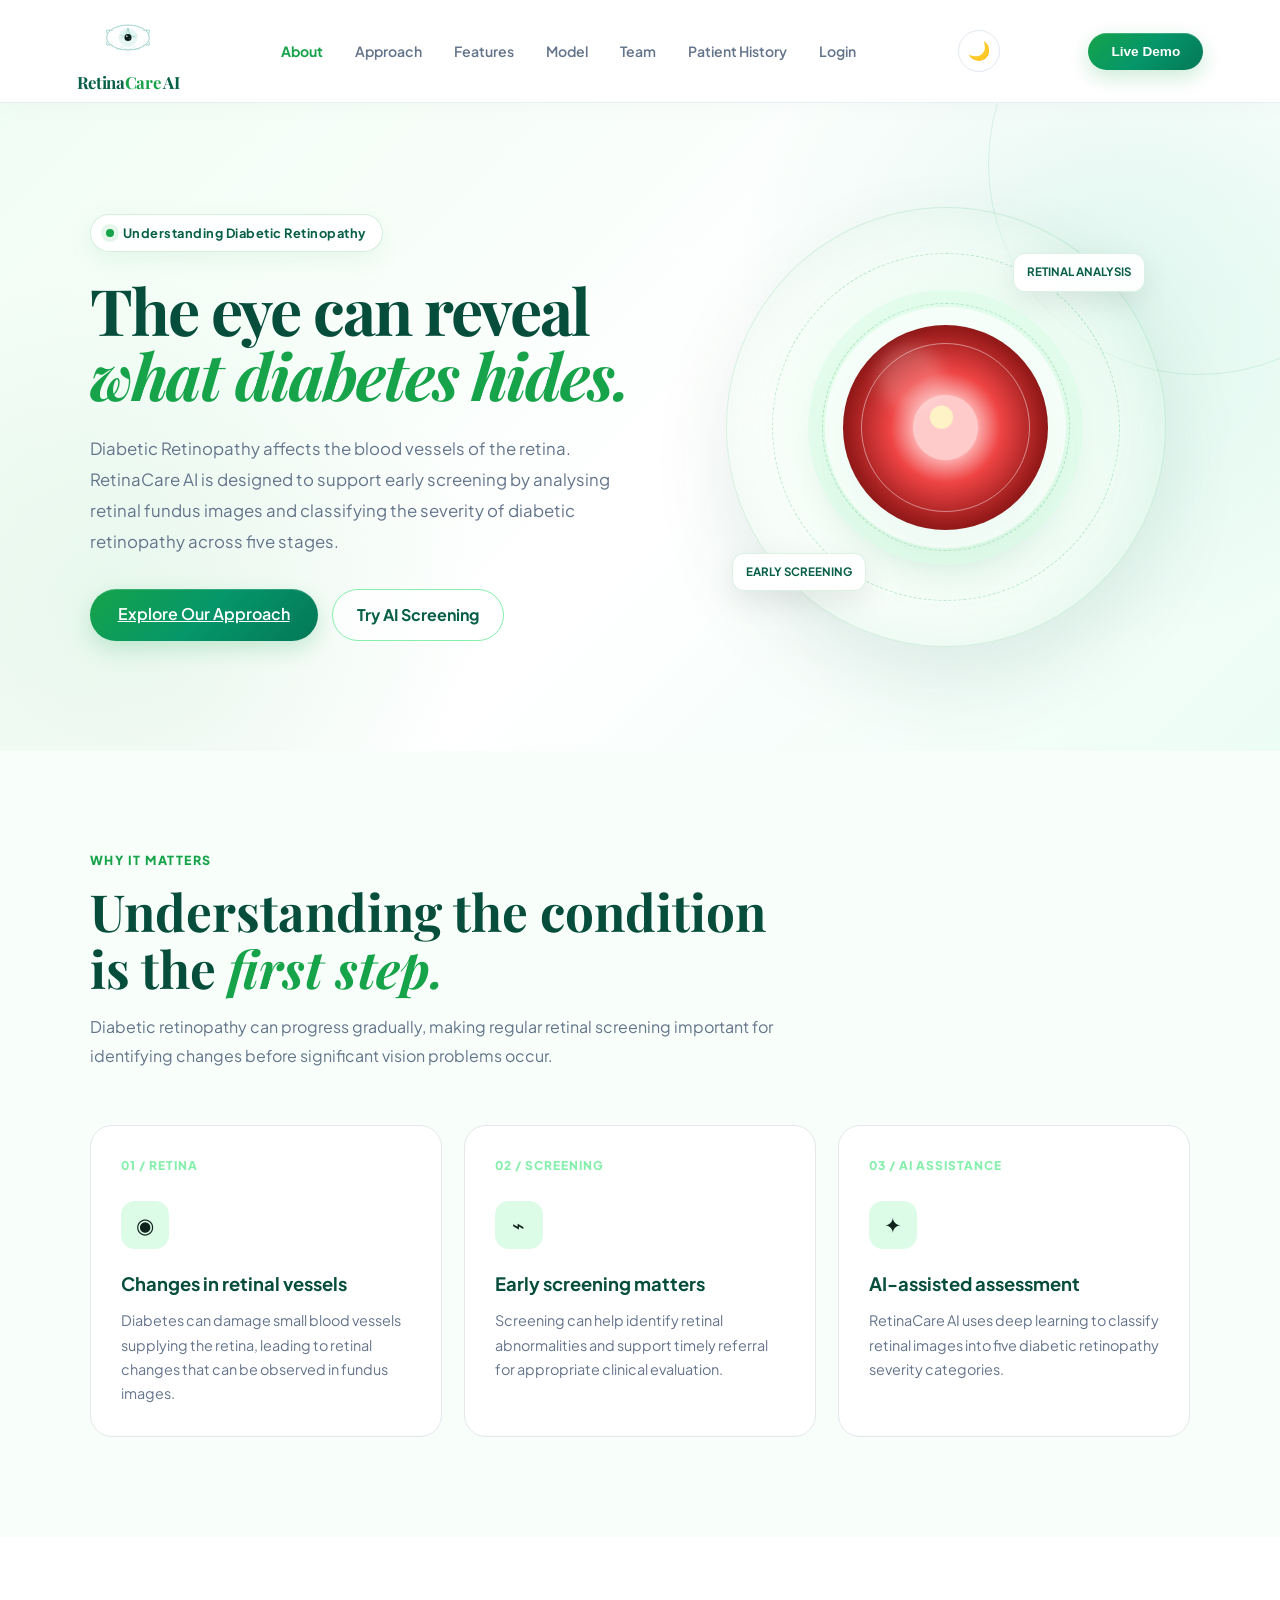
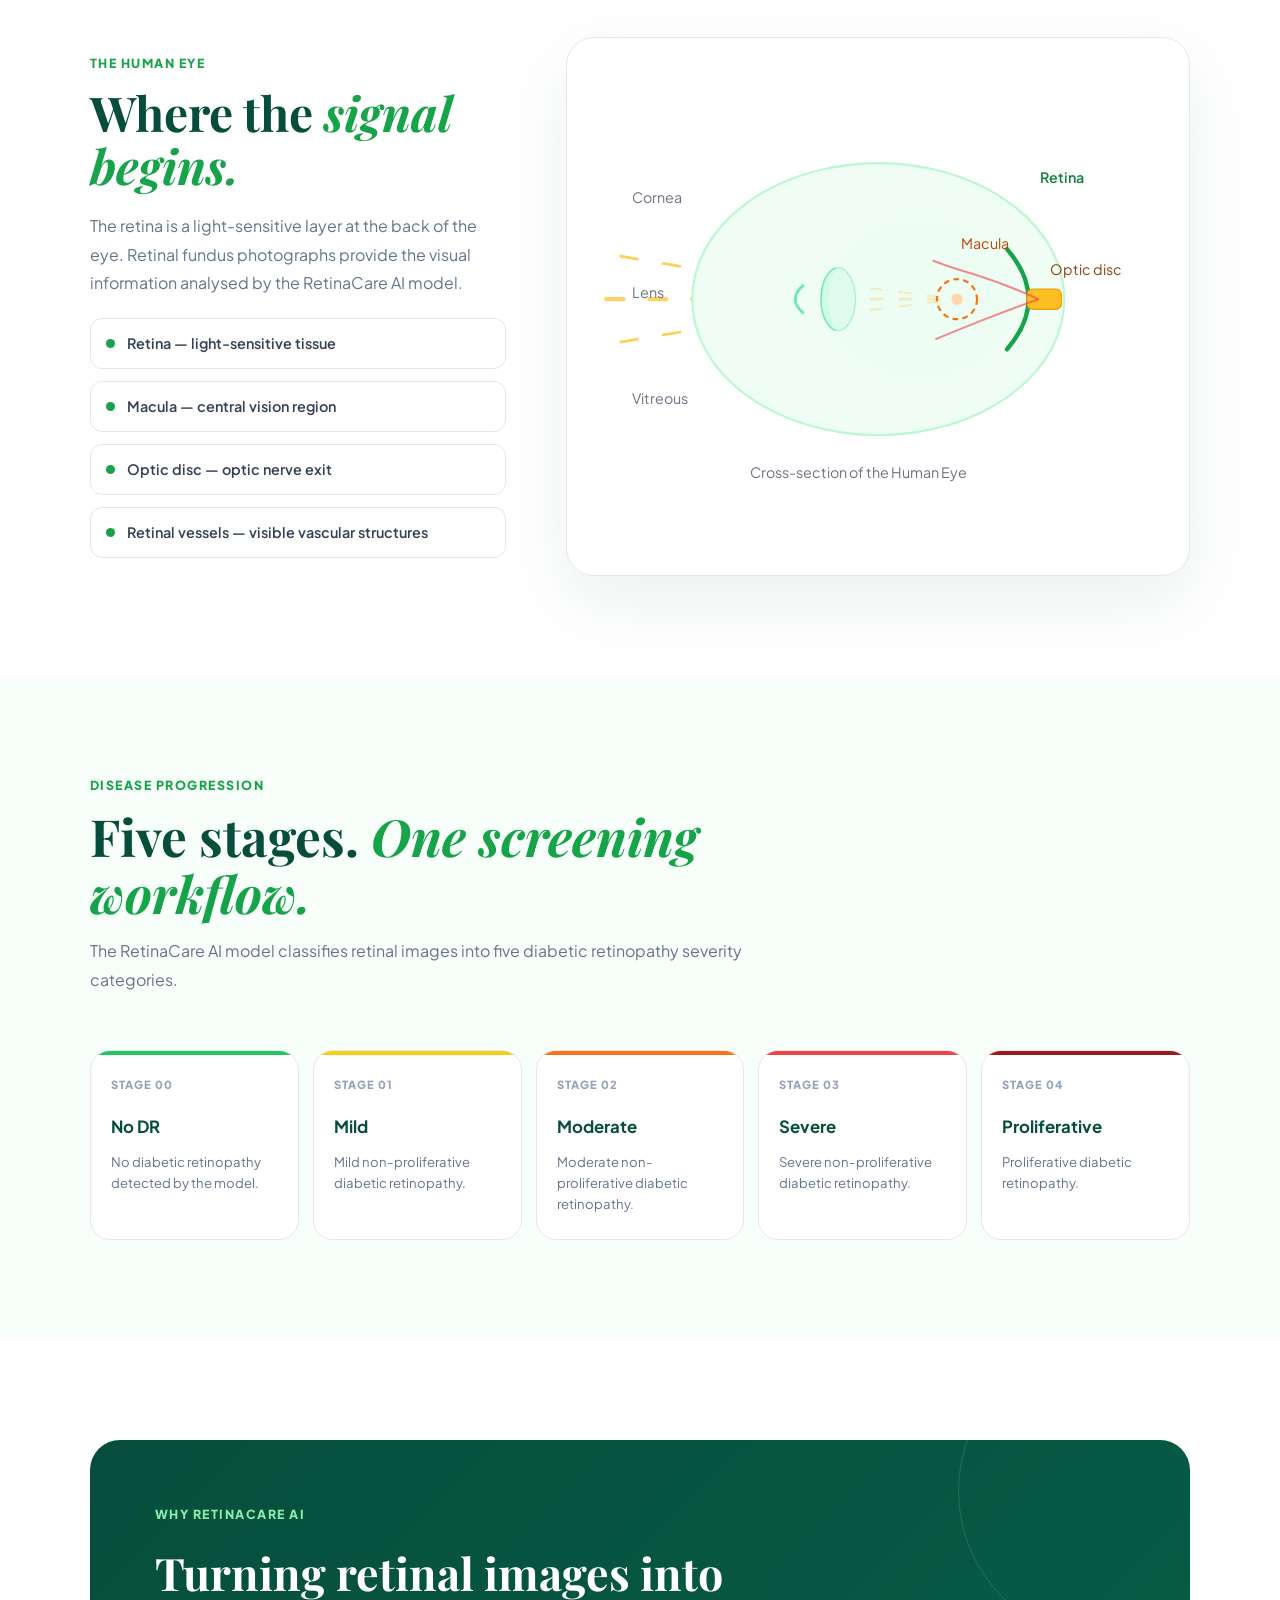
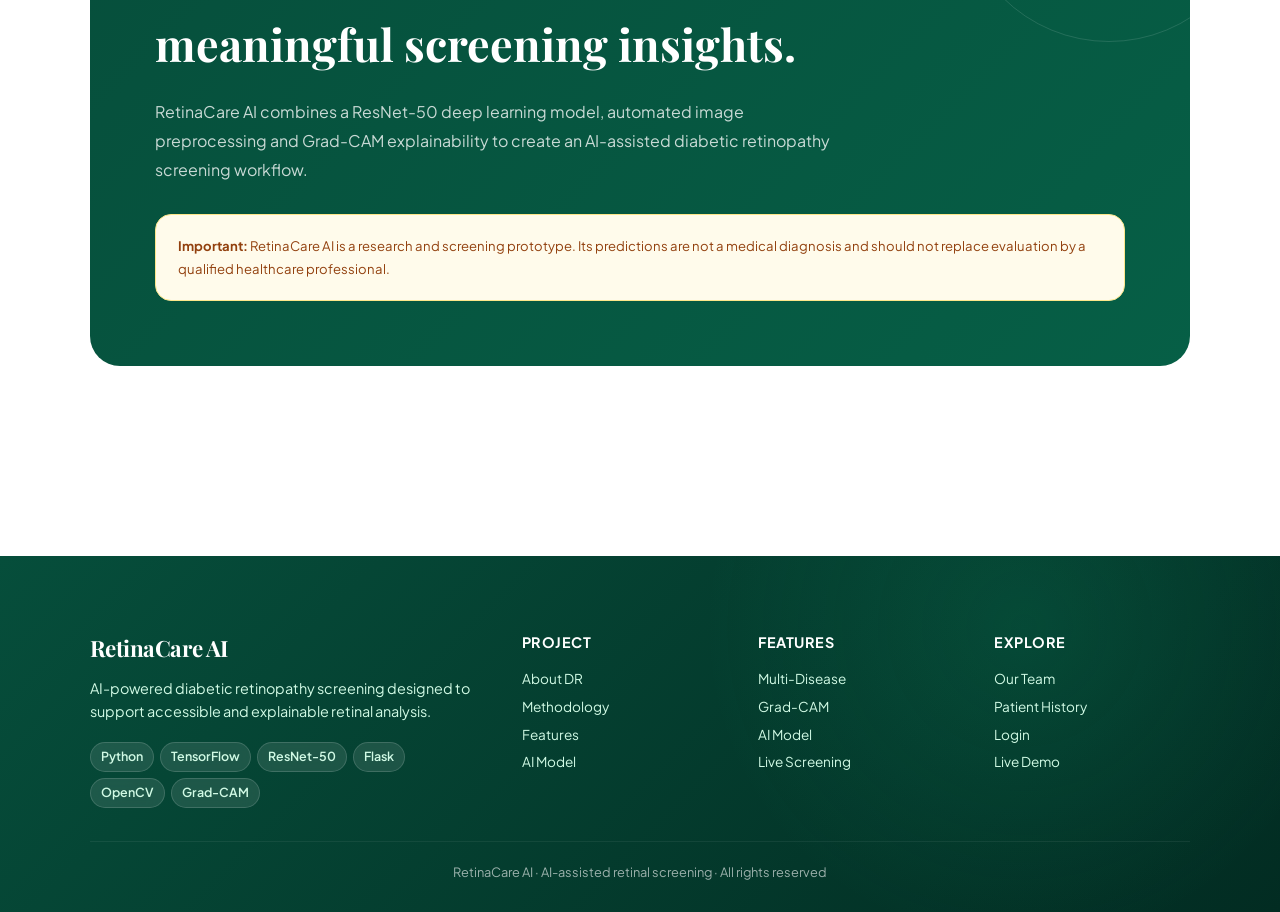
==== commit 85e94ec7: "Upgrade RetinaCare AI with ML backend and UI improvements" ====
--- a/frontend/about.html
+++ b/frontend/about.html
@@ -4,157 +4,1125 @@
 <head>
     <meta charset="UTF-8">
     <meta name="viewport" content="width=device-width, initial-scale=1.0">
-    <title>About - RetinaCare AI</title>
+
+    <title>About Diabetic Retinopathy | RetinaCare AI</title>
+
     <link
-        href="https://fonts.googleapis.com/css2?family=Playfair+Display:wght@400;600;700&family=Plus+Jakarta+Sans:wght@300;400;500;600&display=swap"
+        href="https://fonts.googleapis.com/css2?family=Playfair+Display:wght@500;600;700&family=Plus+Jakarta+Sans:wght@400;500;600;700&display=swap"
         rel="stylesheet">
+
     <link rel="stylesheet" href="style.css">
+
+    <style>
+        /* =========================================
+           PREMIUM ABOUT PAGE
+        ========================================= */
+
+        .about-hero {
+            min-height: 72vh;
+            padding: 100px 7%;
+            display: grid;
+            grid-template-columns: 1.05fr .95fr;
+            align-items: center;
+            gap: 70px;
+            background:
+                radial-gradient(circle at 85% 30%, rgba(16,185,129,.12), transparent 30%),
+                radial-gradient(circle at 10% 80%, rgba(22,163,74,.08), transparent 28%),
+                linear-gradient(135deg,#f0fdf4 0%,#ffffff 55%,#ecfdf5 100%);
+            position: relative;
+            overflow: hidden;
+        }
+
+        .about-hero::before {
+            content: "";
+            position: absolute;
+            width: 420px;
+            height: 420px;
+            border-radius: 50%;
+            border: 1px solid rgba(22,163,74,.12);
+            right: -130px;
+            top: -150px;
+        }
+
+        .about-kicker {
+            display: inline-flex;
+            align-items: center;
+            gap: 9px;
+            padding: 8px 15px;
+            border-radius: 100px;
+            background: rgba(255,255,255,.9);
+            border: 1px solid rgba(22,163,74,.18);
+            color: var(--green-dark);
+            font-size: .8rem;
+            font-weight: 700;
+            letter-spacing: .5px;
+            box-shadow: 0 8px 25px rgba(22,163,74,.08);
+            margin-bottom: 25px;
+        }
+
+        .about-kicker-dot {
+            width: 8px;
+            height: 8px;
+            border-radius: 50%;
+            background: #16a34a;
+            box-shadow: 0 0 0 5px rgba(22,163,74,.1);
+        }
+
+        .about-hero h1 {
+            font-family: var(--font-display);
+            font-size: clamp(3rem,5vw,5rem);
+            line-height: 1.02;
+            color: #064e3b;
+            margin-bottom: 25px;
+            letter-spacing: -2px;
+        }
+
+        .about-hero h1 em {
+            color: var(--green-main);
+            font-style: italic;
+        }
+
+        .about-hero-text {
+            max-width: 650px;
+            color: #64748b;
+            font-size: 1.05rem;
+            line-height: 1.85;
+            margin-bottom: 32px;
+        }
+
+        .about-hero-actions {
+            display: flex;
+            gap: 14px;
+            flex-wrap: wrap;
+        }
+
+        .about-outline-btn {
+            padding: 12px 24px;
+            border-radius: 100px;
+            border: 1px solid #86efac;
+            background: rgba(255,255,255,.75);
+            color: var(--green-dark);
+            text-decoration: none;
+            font-weight: 700;
+            transition: .3s ease;
+        }
+
+        .about-outline-btn:hover {
+            background: var(--green-soft);
+            transform: translateY(-3px);
+        }
+
+        /* HERO VISUAL */
+
+        .about-visual {
+            position: relative;
+            display: flex;
+            justify-content: center;
+            align-items: center;
+        }
+
+        .retina-orbit {
+            width: min(440px,90vw);
+            height: min(440px,90vw);
+            border-radius: 50%;
+            background: radial-gradient(circle,
+                rgba(220,252,231,.9) 0%,
+                rgba(240,253,244,.7) 48%,
+                rgba(255,255,255,.2) 70%);
+            border: 1px solid rgba(22,163,74,.16);
+            box-shadow:
+                0 35px 80px rgba(6,78,59,.10),
+                inset 0 0 50px rgba(22,163,74,.08);
+            display: flex;
+            align-items: center;
+            justify-content: center;
+            position: relative;
+        }
+
+        .retina-orbit::before,
+        .retina-orbit::after {
+            content: "";
+            position: absolute;
+            border: 1px dashed rgba(22,163,74,.25);
+            border-radius: 50%;
+        }
+
+        .retina-orbit::before {
+            inset: 45px;
+        }
+
+        .retina-orbit::after {
+            inset: 95px;
+        }
+
+        .retina-core {
+            width: 205px;
+            height: 205px;
+            border-radius: 50%;
+            background:
+                radial-gradient(circle at 48% 45%,#fef3c7 0 7%,transparent 8%),
+                radial-gradient(circle at 50% 50%,#fecaca 0 22%,#fca5a5 23%,#ef4444 38%,#991b1b 67%,#450a0a 100%);
+            box-shadow:
+                0 0 0 18px rgba(255,255,255,.65),
+                0 0 0 35px rgba(220,252,231,.65),
+                0 25px 50px rgba(6,78,59,.2);
+            position: relative;
+            animation: retinaPulse 5s ease-in-out infinite;
+        }
+
+        .retina-core::before {
+            content: "";
+            position: absolute;
+            inset: 18px;
+            border-radius: 50%;
+            border: 1px solid rgba(255,255,255,.45);
+        }
+
+        .retina-core::after {
+            content: "";
+            position: absolute;
+            width: 65px;
+            height: 65px;
+            border-radius: 50%;
+            top: 20px;
+            left: 35px;
+            background: rgba(255,255,255,.18);
+            filter: blur(8px);
+        }
+
+        @keyframes retinaPulse {
+            0%,100% { transform: scale(1); }
+            50% { transform: scale(1.035); }
+        }
+
+        .orbit-label {
+            position: absolute;
+            padding: 9px 13px;
+            background: rgba(255,255,255,.92);
+            backdrop-filter: blur(10px);
+            border: 1px solid rgba(22,163,74,.15);
+            border-radius: 12px;
+            font-size: .72rem;
+            font-weight: 700;
+            color: var(--green-dark);
+            box-shadow: 0 10px 30px rgba(0,0,0,.08);
+        }
+
+        .orbit-label.top {
+            top: 45px;
+            right: 20px;
+        }
+
+        .orbit-label.bottom {
+            bottom: 55px;
+            left: 5px;
+        }
+
+        /* SECTION */
+
+        .about-section {
+            padding: 100px 7%;
+        }
+
+        .about-section.soft {
+            background: #f8fffa;
+        }
+
+        .about-heading {
+            max-width: 700px;
+            margin-bottom: 55px;
+        }
+
+        .about-tag {
+            color: var(--green-main);
+            font-size: .78rem;
+            font-weight: 800;
+            text-transform: uppercase;
+            letter-spacing: 1.5px;
+            margin-bottom: 12px;
+        }
+
+        .about-heading h2 {
+            font-family: var(--font-display);
+            font-size: clamp(2.2rem,4vw,3.5rem);
+            color: #064e3b;
+            line-height: 1.12;
+            margin-bottom: 15px;
+        }
+
+        .about-heading h2 em {
+            color: var(--green-main);
+        }
+
+        .about-heading p {
+            color: var(--muted);
+            line-height: 1.8;
+        }
+
+        /* INFORMATION CARDS */
+
+        .about-cards {
+            display: grid;
+            grid-template-columns: repeat(3,1fr);
+            gap: 22px;
+        }
+
+        .about-card {
+            background: white;
+            border: 1px solid #e5e7eb;
+            border-radius: 22px;
+            padding: 30px;
+            position: relative;
+            overflow: hidden;
+            transition: .35s ease;
+        }
+
+        .about-card:hover {
+            transform: translateY(-8px);
+            border-color: rgba(22,163,74,.35);
+            box-shadow: 0 22px 50px rgba(6,78,59,.09);
+        }
+
+        .about-card-number {
+            font-size: .75rem;
+            font-weight: 800;
+            color: #86efac;
+            letter-spacing: 1px;
+            margin-bottom: 25px;
+        }
+
+        .about-card-icon {
+            width: 48px;
+            height: 48px;
+            border-radius: 14px;
+            background: var(--green-soft);
+            display: flex;
+            align-items: center;
+            justify-content: center;
+            font-size: 21px;
+            margin-bottom: 20px;
+        }
+
+        .about-card h3 {
+            color: #064e3b;
+            font-size: 1.15rem;
+            margin-bottom: 10px;
+        }
+
+        .about-card p {
+            color: var(--muted);
+            font-size: .9rem;
+            line-height: 1.7;
+        }
+
+        /* ANATOMY */
+
+        .anatomy-layout {
+            display: grid;
+            grid-template-columns: .8fr 1.2fr;
+            gap: 60px;
+            align-items: center;
+        }
+
+        .anatomy-copy h2 {
+            font-family: var(--font-display);
+            color: #064e3b;
+            font-size: 3rem;
+            line-height: 1.1;
+            margin-bottom: 20px;
+        }
+
+        .anatomy-copy h2 em {
+            color: var(--green-main);
+        }
+
+        .anatomy-copy p {
+            color: var(--muted);
+            line-height: 1.8;
+            margin-bottom: 20px;
+        }
+
+        .anatomy-points {
+            display: grid;
+            gap: 12px;
+        }
+
+        .anatomy-point {
+            display: flex;
+            align-items: center;
+            gap: 12px;
+            padding: 13px 15px;
+            background: white;
+            border: 1px solid var(--border);
+            border-radius: 12px;
+            color: #334155;
+            font-size: .9rem;
+            font-weight: 600;
+        }
+
+        .anatomy-point span {
+            width: 9px;
+            height: 9px;
+            border-radius: 50%;
+            background: var(--green-main);
+        }
+
+        .anatomy-visual {
+            background: white;
+            border-radius: 28px;
+            border: 1px solid var(--border);
+            padding: 25px;
+            box-shadow: 0 25px 70px rgba(6,78,59,.08);
+        }
+
+        .anatomy-visual svg {
+            width: 100%;
+            height: auto;
+            display: block;
+        }
+
+        /* STAGES */
+
+        .stage-grid {
+            display: grid;
+            grid-template-columns: repeat(5,1fr);
+            gap: 14px;
+        }
+
+        .stage-card {
+            background: white;
+            border-radius: 20px;
+            border: 1px solid var(--border);
+            padding: 25px 20px;
+            transition: .3s ease;
+            position: relative;
+            overflow: hidden;
+        }
+
+        .stage-card:hover {
+            transform: translateY(-7px);
+            box-shadow: 0 18px 40px rgba(0,0,0,.08);
+        }
+
+        .stage-line {
+            height: 4px;
+            width: 100%;
+            position: absolute;
+            top: 0;
+            left: 0;
+        }
+
+        .stage-0 .stage-line { background:#22c55e; }
+        .stage-1 .stage-line { background:#facc15; }
+        .stage-2 .stage-line { background:#f97316; }
+        .stage-3 .stage-line { background:#ef4444; }
+        .stage-4 .stage-line { background:#991b1b; }
+
+        .stage-number {
+            font-size: .7rem;
+            font-weight: 800;
+            color: #94a3b8;
+            letter-spacing: 1px;
+            margin-bottom: 20px;
+        }
+
+        .stage-card h3 {
+            font-size: 1.05rem;
+            color: #064e3b;
+            margin-bottom: 10px;
+        }
+
+        .stage-card p {
+            color: var(--muted);
+            font-size: .82rem;
+            line-height: 1.6;
+        }
+
+        /* PURPOSE */
+
+        .purpose-box {
+            background: linear-gradient(135deg,#064e3b,#065f46);
+            border-radius: 30px;
+            padding: 65px;
+            color: white;
+            position: relative;
+            overflow: hidden;
+        }
+
+        .purpose-box::after {
+            content: "";
+            position: absolute;
+            width: 300px;
+            height: 300px;
+            border-radius: 50%;
+            border: 1px solid rgba(255,255,255,.12);
+            right: -70px;
+            top: -100px;
+        }
+
+        .purpose-box h2 {
+            font-family: var(--font-display);
+            font-size: 2.8rem;
+            max-width: 650px;
+            margin-bottom: 18px;
+        }
+
+        .purpose-box p {
+            max-width: 700px;
+            color: rgba(255,255,255,.78);
+            line-height: 1.8;
+        }
+
+        /* DISCLAIMER */
+
+        .medical-note {
+            margin-top: 30px;
+            padding: 20px 22px;
+            border-radius: 16px;
+            background: #fffbeb;
+            border: 1px solid #fde68a;
+            color: #92400e;
+            font-size: .82rem;
+            line-height: 1.7;
+        }
+
+        /* RESPONSIVE */
+
+        @media(max-width:1000px) {
+            .about-hero,
+            .anatomy-layout {
+                grid-template-columns: 1fr;
+            }
+
+            .about-visual {
+                order: -1;
+            }
+
+            .about-cards {
+                grid-template-columns: 1fr;
+            }
+
+            .stage-grid {
+                grid-template-columns: repeat(2,1fr);
+            }
+        }
+
+        @media(max-width:600px) {
+            .about-hero,
+            .about-section {
+                padding: 70px 5%;
+            }
+
+            .about-hero h1 {
+                font-size: 3rem;
+            }
+
+            .stage-grid {
+                grid-template-columns: 1fr;
+            }
+
+            .purpose-box {
+                padding: 35px 25px;
+            }
+
+            .purpose-box h2 {
+                font-size: 2.1rem;
+            }
+
+            .retina-orbit {
+                width: 320px;
+                height: 320px;
+            }
+
+            .retina-core {
+                width: 145px;
+                height: 145px;
+            }
+        }
+/* =====================================================
+   ABOUT PAGE — DARK THEME
+===================================================== */
+
+body.dark-theme {
+    background: #07110d;
+}
+
+body.dark-theme .about-hero,
+body.dark-theme .about-section,
+body.dark-theme .about-content,
+body.dark-theme .about-main {
+    background: #07110d !important;
+}
+
+body.dark-theme .about-hero h1,
+body.dark-theme .about-hero h2,
+body.dark-theme .about-section h2,
+body.dark-theme .about-section h3 {
+    color: #f8fafc;
+}
+
+body.dark-theme .about-hero p,
+body.dark-theme .about-section p {
+    color: #94a3b8;
+}
+
+body.dark-theme .about-card,
+body.dark-theme .stage-card,
+body.dark-theme .anatomy-card {
+    background: #0d1b14 !important;
+    border-color: #1d3a2b !important;
+    color: #e2e8f0;
+}
+
+body.dark-theme .about-card h3,
+body.dark-theme .stage-card h3,
+body.dark-theme .anatomy-card h3 {
+    color: #f8fafc;
+}
+
+body.dark-theme .about-card p,
+body.dark-theme .stage-card p,
+body.dark-theme .anatomy-card p {
+    color: #94a3b8;
+}
+/* =====================================================
+   ABOUT PAGE — CARD ICON VISIBILITY
+===================================================== */
+
+/* Light theme */
+.card svg,
+.about-card svg,
+.stage-card svg,
+.anatomy-card svg,
+.info-card svg {
+    color: #064e3b !important;
+    stroke: #064e3b !important;
+}
+
+/* Dark theme */
+body.dark-theme .card svg,
+body.dark-theme .about-card svg,
+body.dark-theme .stage-card svg,
+body.dark-theme .anatomy-card svg,
+body.dark-theme .info-card svg {
+    color: #064e3b !important;
+    stroke: #064e3b !important;
+}
+    </style>
 </head>
 
 <body>
 
-    <!-- ── NAV ── -->
+    <!-- NAVBAR -->
+
     <nav>
-        <div class="nav-logo">
-            <div class="nav-logo-icon">
-                <svg width="20" height="20" viewBox="0 0 20 20" fill="none">
-                    <circle cx="10" cy="10" r="8" stroke="white" stroke-width="1.5" />
-                    <circle cx="10" cy="10" r="4" fill="white" opacity="0.9" />
-                    <circle cx="10" cy="10" r="1.5" fill="#16a34a" />
-                </svg>
-            </div>
-            <a href="index.html" style="text-decoration: none; color: inherit;"><span class="nav-logo-text">Retina<span>Care</span> AI</span></a>
-        </div>
+        <a href="index.html" class="nav-logo">
+            <img class="nav-logo-svg" src="retinacare-logo.svg" alt="">
+            <span class="nav-logo-text">Retina<span>Care</span> AI</span>
+        </a>
+
         <div class="nav-links">
-            <a href="about.html">About</a>
+            <a href="about.html" style="color:var(--green-main);font-weight:700;">About</a>
             <a href="approach.html">Approach</a>
             <a href="features.html">Features</a>
             <a href="model.html">Model</a>
             <a href="team.html">Team</a>
-            <a href="login.html" style="color: var(--green-main); font-weight: 700;">Login</a>
+            <a href="patient-history.html">Patient History</a>
+            <a href="login.html">Login</a>
         </div>
-        <button class="nav-pill" onclick="window.location.href='demo.html'">Live
-            Demo</button>
+<button
+    class="theme-toggle"
+    id="theme-toggle"
+    type="button"
+    aria-label="Toggle dark mode"
+    title="Toggle dark mode">
+    🌙
+</button>
+        <button class="nav-pill" onclick="window.location.href='demo.html'">
+            Live Demo
+        </button>
     </nav>
 
-    <!-- ── WHAT IS DR ── -->
-    <section class="sec" id="about">
-        <div class="max-w what-grid">
-            <div class="reveal">
-                <div class="sec-tag">About Diabetic Retinopathy</div>
-                <h2 class="sec-title">Why the <em>eye</em><br>reveals so much</h2>
-                <p class="sec-sub">Diabetic Retinopathy is damage to retinal blood vessels caused by high blood sugar —
-                    the leading cause of preventable blindness worldwide.</p>
-                <div class="what-points">
-                    <div class="wpt">
-                        <div class="wpt-icon">👁️</div>
-                        <div>
-                            <h4>100M+ people affected</h4>
-                            <p>DR impacts over 100 million diabetics globally. India alone has 77 million diabetic
-                                patients.</p>
-                        </div>
+
+    <!-- HERO -->
+
+    <section class="about-hero">
+
+        <div>
+            <div class="about-kicker">
+                <span class="about-kicker-dot"></span>
+                Understanding Diabetic Retinopathy
+            </div>
+
+            <h1>
+                The eye can reveal
+                <em>what diabetes hides.</em>
+            </h1>
+
+            <p class="about-hero-text">
+                Diabetic Retinopathy affects the blood vessels of the retina.
+                RetinaCare AI is designed to support early screening by analysing
+                retinal fundus images and classifying the severity of diabetic
+                retinopathy across five stages.
+            </p>
+
+            <div class="about-hero-actions">
+                <a href="approach.html" class="btn-primary">
+                    Explore Our Approach
+                </a>
+
+                <a href="demo.html" class="about-outline-btn">
+                    Try AI Screening
+                </a>
+            </div>
+        </div>
+
+
+        <div class="about-visual">
+
+            <div class="retina-orbit">
+
+                <div class="orbit-label top">
+                    RETINAL ANALYSIS
+                </div>
+
+                <div class="retina-core"></div>
+
+                <div class="orbit-label bottom">
+                    EARLY SCREENING
+                </div>
+
+            </div>
+
+        </div>
+
+    </section>
+
+
+    <!-- WHY IT MATTERS -->
+
+    <section class="about-section soft">
+
+        <div class="about-heading">
+
+            <div class="about-tag">
+                Why it matters
+            </div>
+
+            <h2>
+                Understanding the condition is the
+                <em>first step.</em>
+            </h2>
+
+            <p>
+                Diabetic retinopathy can progress gradually, making regular
+                retinal screening important for identifying changes before
+                significant vision problems occur.
+            </p>
+
+        </div>
+
+
+        <div class="about-cards">
+
+            <div class="about-card">
+
+                <div class="about-card-number">01 / RETINA</div>
+
+                <div class="about-card-icon">◉</div>
+
+                <h3>Changes in retinal vessels</h3>
+
+                <p>
+                    Diabetes can damage small blood vessels supplying the retina,
+                    leading to retinal changes that can be observed in fundus images.
+                </p>
+
+            </div>
+
+
+            <div class="about-card">
+
+                <div class="about-card-number">02 / SCREENING</div>
+
+                <div class="about-card-icon">⌁</div>
+
+                <h3>Early screening matters</h3>
+
+                <p>
+                    Screening can help identify retinal abnormalities and support
+                    timely referral for appropriate clinical evaluation.
+                </p>
+
+            </div>
+
+
+            <div class="about-card">
+
+                <div class="about-card-number">03 / AI ASSISTANCE</div>
+
+                <div class="about-card-icon">✦</div>
+
+                <h3>AI-assisted assessment</h3>
+
+                <p>
+                    RetinaCare AI uses deep learning to classify retinal images
+                    into five diabetic retinopathy severity categories.
+                </p>
+
+            </div>
+
+        </div>
+
+    </section>
+
+
+    <!-- EYE ANATOMY -->
+
+    <section class="about-section">
+
+        <div class="anatomy-layout">
+
+            <div class="anatomy-copy">
+
+                <div class="about-tag">
+                    The human eye
+                </div>
+
+                <h2>
+                    Where the
+                    <em>signal begins.</em>
+                </h2>
+
+                <p>
+                    The retina is a light-sensitive layer at the back of the eye.
+                    Retinal fundus photographs provide the visual information
+                    analysed by the RetinaCare AI model.
+                </p>
+
+                <div class="anatomy-points">
+
+                    <div class="anatomy-point">
+                        <span></span>
+                        Retina — light-sensitive tissue
                     </div>
-                    <div class="wpt">
-                        <div class="wpt-icon">⚡</div>
-                        <div>
-                            <h4>Early detection prevents 90% of vision loss</h4>
-                            <p>Caught early, most DR-related blindness is entirely preventable with timely treatment.
-                            </p>
-                        </div>
+
+                    <div class="anatomy-point">
+                        <span></span>
+                        Macula — central vision region
                     </div>
-                    <div class="wpt">
-                        <div class="wpt-icon">🏥</div>
-                        <div>
-                            <h4>Critical shortage of specialists</h4>
-                            <p>Only 1 ophthalmologist per 100,000 patients in rural India — AI bridges this gap.</p>
-                        </div>
+
+                    <div class="anatomy-point">
+                        <span></span>
+                        Optic disc — optic nerve exit
                     </div>
+
+                    <div class="anatomy-point">
+                        <span></span>
+                        Retinal vessels — visible vascular structures
+                    </div>
+
                 </div>
-            </div>
-            <!-- Eye anatomy diagram -->
-            <div class="reveal">
-                <svg class="eye-anatomy-svg" viewBox="0 0 400 340" xmlns="http://www.w3.org/2000/svg"
-                    style="padding:1.5rem;">
-                    <rect width="400" height="340" fill="white" rx="16" />
-                    <!-- Incoming Light Rays -->
+
+            </div>
+
+
+            <div class="anatomy-visual">
+
+                <!-- Existing eye anatomy illustration -->
+
+                <svg viewBox="0 0 400 340"
+                    xmlns="http://www.w3.org/2000/svg">
+
+                    <rect width="400" height="340"
+                        fill="white"
+                        rx="16"/>
+
                     <g class="light-rays">
-                        <!-- Entering cornea -->
-                        <path d="M 10 165 L 140 165" stroke="#fbbf24" stroke-width="3" class="ray-beam" />
-                        <path d="M 20 135 L 138 155" stroke="#fbbf24" stroke-width="2" class="ray-beam" />
-                        <path d="M 20 195 L 138 175" stroke="#fbbf24" stroke-width="2" class="ray-beam" />
+
+                        <path d="M10 165 L140 165"
+                            stroke="#fbbf24"
+                            stroke-width="3"
+                            class="ray-beam"/>
+
+                        <path d="M20 135 L138 155"
+                            stroke="#fbbf24"
+                            stroke-width="2"
+                            class="ray-beam"/>
+
+                        <path d="M20 195 L138 175"
+                            stroke="#fbbf24"
+                            stroke-width="2"
+                            class="ray-beam"/>
+
                     </g>
-                    <!-- Eye cross-section -->
-                    <ellipse cx="200" cy="165" rx="130" ry="95" fill="#f0fdf4" stroke="#bbf7d0" stroke-width="1.5" />
-                    <!-- Refracted Rays inside the eye towards Macula -->
+
+                    <ellipse cx="200" cy="165"
+                        rx="130"
+                        ry="95"
+                        fill="#f0fdf4"
+                        stroke="#bbf7d0"
+                        stroke-width="1.5"/>
+
                     <g class="light-rays-inner">
-                        <path d="M 175 165 L 255 165" stroke="#fbbf24" stroke-width="2" class="ray-beam-inner" />
-                        <path d="M 175 155 L 255 165" stroke="#fbbf24" stroke-width="1.5" class="ray-beam-inner" />
-                        <path d="M 175 175 L 255 165" stroke="#fbbf24" stroke-width="1.5" class="ray-beam-inner" />
+
+                        <path d="M175 165 L255 165"
+                            stroke="#fbbf24"
+                            stroke-width="2"
+                            class="ray-beam-inner"/>
+
+                        <path d="M175 155 L255 165"
+                            stroke="#fbbf24"
+                            stroke-width="1.5"
+                            class="ray-beam-inner"/>
+
+                        <path d="M175 175 L255 165"
+                            stroke="#fbbf24"
+                            stroke-width="1.5"
+                            class="ray-beam-inner"/>
+
                     </g>
-                    <!-- Lens -->
-                    <ellipse cx="172" cy="165" rx="12" ry="22" fill="#d1fae5" stroke="#6ee7b7" stroke-width="1" />
-                    <!-- Cornea outer -->
-                    <path d="M148 155 Q136 165 148 175" fill="none" stroke="#6ee7b7" stroke-width="2" />
-                    <!-- Retina layer -->
-                    <path d="M290 130 Q320 165 290 200" fill="none" stroke="#16a34a" stroke-width="3"
-                        stroke-linecap="round" />
-                    <!-- Optic nerve -->
-                    <rect x="304" y="158" width="24" height="14" rx="4" fill="#fbbf24" stroke="#f59e0b"
-                        stroke-width="1" />
-                    <!-- Vitreous -->
-                    <ellipse cx="230" cy="165" rx="65" ry="55" fill="#ecfdf5" opacity="0.5" />
-                    <!-- Macula -->
-                    <ellipse cx="255" cy="165" rx="14" ry="14" fill="none" stroke="#f97316" stroke-width="1.5"
-                        stroke-dasharray="4 3" />
-                    <circle cx="255" cy="165" r="4" fill="#fed7aa" />
-                    <!-- Fovea label -->
-                    <circle cx="255" cy="165" r="2" fill="#f97316" />
-                    <!-- Blood vessels on retina -->
-                    <path d="M312 165 Q290 155 268 148 Q248 142 238 138" fill="none" stroke="#ef4444" stroke-width="1.5"
-                        opacity="0.6" stroke-linecap="round" />
-                    <path d="M312 165 Q292 172 272 180 Q252 188 240 193" fill="none" stroke="#ef4444" stroke-width="1.5"
-                        opacity="0.6" stroke-linecap="round" />
-                    <path d="M268 148 Q260 140 250 135" fill="none" stroke="#ef4444" stroke-width="1" opacity="0.5"
-                        stroke-linecap="round" />
-                    <path d="M272 180 Q264 190 256 196" fill="none" stroke="#ef4444" stroke-width="1" opacity="0.5"
-                        stroke-linecap="round" />
-                    <!-- Labels -->
-                    <text x="28" y="98" font-family="'Plus Jakarta Sans',sans-serif" font-size="10"
-                        fill="#6b7280">Cornea</text>
-                    <line x1="72" y1="95" x2="150" y2="156" stroke="#d1d5db" stroke-width="0.8"
-                        stroke-dasharray="3 2" />
-                    <text x="28" y="164" font-family="'Plus Jakarta Sans',sans-serif" font-size="10"
-                        fill="#6b7280">Lens</text>
-                    <line x1="55" y1="162" x2="160" y2="165" stroke="#d1d5db" stroke-width="0.8"
-                        stroke-dasharray="3 2" />
-                    <text x="28" y="238" font-family="'Plus Jakarta Sans',sans-serif" font-size="10"
-                        fill="#6b7280">Vitreous</text>
-                    <line x1="80" y1="235" x2="170" y2="200" stroke="#d1d5db" stroke-width="0.8"
-                        stroke-dasharray="3 2" />
-                    <text x="313" y="84" font-family="'Plus Jakarta Sans',sans-serif" font-size="10" fill="#15803d"
-                        font-weight="600">Retina</text>
-                    <line x1="335" y1="88" x2="298" y2="130" stroke="#86efac" stroke-width="0.8"
-                        stroke-dasharray="3 2" />
-                    <text x="320" y="148" font-family="'Plus Jakarta Sans',sans-serif" font-size="10"
-                        fill="#92400e">Optic disc</text>
-                    <line x1="318" y1="152" x2="316" y2="158" stroke="#fbbf24" stroke-width="0.8" />
-                    <text x="258" y="130" font-family="'Plus Jakarta Sans',sans-serif" font-size="10"
-                        fill="#c2410c">Macula</text>
-                    <line x1="263" y1="134" x2="260" y2="152" stroke="#fdba74" stroke-width="0.8" />
-                    <text x="186" y="290" font-family="'Plus Jakarta Sans',sans-serif" font-size="10" fill="#6b7280"
-                        text-anchor="middle">Cross-section of the Human Eye</text>
+
+                    <ellipse cx="172" cy="165"
+                        rx="12"
+                        ry="22"
+                        fill="#d1fae5"
+                        stroke="#6ee7b7"/>
+
+                    <path d="M148 155 Q136 165 148 175"
+                        fill="none"
+                        stroke="#6ee7b7"
+                        stroke-width="2"/>
+
+                    <path d="M290 130 Q320 165 290 200"
+                        fill="none"
+                        stroke="#16a34a"
+                        stroke-width="3"
+                        stroke-linecap="round"/>
+
+                    <rect x="304" y="158"
+                        width="24"
+                        height="14"
+                        rx="4"
+                        fill="#fbbf24"
+                        stroke="#f59e0b"/>
+
+                    <ellipse cx="230" cy="165"
+                        rx="65"
+                        ry="55"
+                        fill="#ecfdf5"
+                        opacity=".5"/>
+
+                    <ellipse cx="255" cy="165"
+                        rx="14"
+                        ry="14"
+                        fill="none"
+                        stroke="#f97316"
+                        stroke-width="1.5"
+                        stroke-dasharray="4 3"/>
+
+                    <circle cx="255" cy="165"
+                        r="4"
+                        fill="#fed7aa"/>
+
+                    <path d="M312 165 Q290 155 268 148 Q248 142 238 138"
+                        fill="none"
+                        stroke="#ef4444"
+                        stroke-width="1.5"
+                        opacity=".6"/>
+
+                    <path d="M312 165 Q292 172 272 180 Q252 188 240 193"
+                        fill="none"
+                        stroke="#ef4444"
+                        stroke-width="1.5"
+                        opacity=".6"/>
+
+                    <text x="28" y="98"
+                        font-family="'Plus Jakarta Sans'"
+                        font-size="10"
+                        fill="#6b7280">
+                        Cornea
+                    </text>
+
+                    <text x="28" y="164"
+                        font-family="'Plus Jakarta Sans'"
+                        font-size="10"
+                        fill="#6b7280">
+                        Lens
+                    </text>
+
+                    <text x="28" y="238"
+                        font-family="'Plus Jakarta Sans'"
+                        font-size="10"
+                        fill="#6b7280">
+                        Vitreous
+                    </text>
+
+                    <text x="313" y="84"
+                        font-family="'Plus Jakarta Sans'"
+                        font-size="10"
+                        fill="#15803d"
+                        font-weight="600">
+                        Retina
+                    </text>
+
+                    <text x="320" y="148"
+                        font-family="'Plus Jakarta Sans'"
+                        font-size="10"
+                        fill="#92400e">
+                        Optic disc
+                    </text>
+
+                    <text x="258" y="130"
+                        font-family="'Plus Jakarta Sans'"
+                        font-size="10"
+                        fill="#c2410c">
+                        Macula
+                    </text>
+
+                    <text x="186" y="290"
+                        font-family="'Plus Jakarta Sans'"
+                        font-size="10"
+                        fill="#6b7280"
+                        text-anchor="middle">
+                        Cross-section of the Human Eye
+                    </text>
+
                 </svg>
-            </div>
+
+            </div>
+
         </div>
+
     </section>
 
-    <!-- ── FOOTER ── -->
+
+    <!-- FIVE STAGES -->
+
+    <section class="about-section soft">
+
+        <div class="about-heading">
+
+            <div class="about-tag">
+                Disease progression
+            </div>
+
+            <h2>
+                Five stages.
+                <em>One screening workflow.</em>
+            </h2>
+
+            <p>
+                The RetinaCare AI model classifies retinal images into five
+                diabetic retinopathy severity categories.
+            </p>
+
+        </div>
+
+
+        <div class="stage-grid">
+
+            <div class="stage-card stage-0">
+                <div class="stage-line"></div>
+                <div class="stage-number">STAGE 00</div>
+                <h3>No DR</h3>
+                <p>
+                    No diabetic retinopathy detected by the model.
+                </p>
+            </div>
+
+            <div class="stage-card stage-1">
+                <div class="stage-line"></div>
+                <div class="stage-number">STAGE 01</div>
+                <h3>Mild</h3>
+                <p>
+                    Mild non-proliferative diabetic retinopathy.
+                </p>
+            </div>
+
+            <div class="stage-card stage-2">
+                <div class="stage-line"></div>
+                <div class="stage-number">STAGE 02</div>
+                <h3>Moderate</h3>
+                <p>
+                    Moderate non-proliferative diabetic retinopathy.
+                </p>
+            </div>
+
+            <div class="stage-card stage-3">
+                <div class="stage-line"></div>
+                <div class="stage-number">STAGE 03</div>
+                <h3>Severe</h3>
+                <p>
+                    Severe non-proliferative diabetic retinopathy.
+                </p>
+            </div>
+
+            <div class="stage-card stage-4">
+                <div class="stage-line"></div>
+                <div class="stage-number">STAGE 04</div>
+                <h3>Proliferative</h3>
+                <p>
+                    Proliferative diabetic retinopathy.
+                </p>
+            </div>
+
+        </div>
+
+    </section>
+
+
+    <!-- PURPOSE -->
+
+    <section class="about-section">
+
+        <div class="purpose-box">
+
+            <div class="about-tag" style="color:#86efac;">
+                Why RetinaCare AI
+            </div>
+
+            <h2>
+                Turning retinal images into
+                meaningful screening insights.
+            </h2>
+
+            <p>
+                RetinaCare AI combines a ResNet-50 deep learning model,
+                automated image preprocessing and Grad-CAM explainability
+                to create an AI-assisted diabetic retinopathy screening
+                workflow.
+            </p>
+
+            <div class="medical-note">
+                <strong>Important:</strong>
+                RetinaCare AI is a research and screening prototype.
+                Its predictions are not a medical diagnosis and should not
+                replace evaluation by a qualified healthcare professional.
+            </div>
+
+        </div>
+
+    </section>
+
+
+    <!-- FOOTER -->
+
     <footer>
+
         <div class="footer-inner">
+
             <div>
-                <div class="footer-brand-name">RetinaCare AI</div>
-                <p class="footer-brand-desc">AI-powered early detection of Diabetic Retinopathy and multi-eye disease
-                    screening — built to make specialist-grade care accessible to every patient, everywhere.</p>
+
+                <div class="footer-brand-name">
+                    RetinaCare AI
+                </div>
+
+                <p class="footer-brand-desc">
+                    AI-powered diabetic retinopathy screening designed
+                    to support accessible and explainable retinal analysis.
+                </p>
+
                 <div class="footer-tech" style="margin-top:1rem;">
                     <span class="ftag">Python</span>
                     <span class="ftag">TensorFlow</span>
@@ -163,35 +1131,53 @@
                     <span class="ftag">OpenCV</span>
                     <span class="ftag">Grad-CAM</span>
                 </div>
-            </div>
+
+            </div>
+
             <div class="footer-col">
+
                 <h4>Project</h4>
+
                 <a href="about.html">About DR</a>
                 <a href="approach.html">Methodology</a>
                 <a href="features.html">Features</a>
                 <a href="model.html">AI Model</a>
-            </div>
+
+            </div>
+
             <div class="footer-col">
+
                 <h4>Features</h4>
+
                 <a href="features.html">Multi-Disease</a>
-                <a href="features.html">Grad-CAM</a>
-                <a href="model.html">Risk Score</a>
-                <a href="features.html">Telemedicine</a>
-            </div>
+                <a href="model.html">Grad-CAM</a>
+                <a href="model.html">AI Model</a>
+                <a href="demo.html">Live Screening</a>
+
+            </div>
+
             <div class="footer-col">
-                <h4>Team</h4>
-                <a href="team.html">Developers</a>
+
+                <h4>Explore</h4>
+
+                <a href="team.html">Our Team</a>
+                <a href="patient-history.html">Patient History</a>
+                <a href="login.html">Login</a>
                 <a href="demo.html">Live Demo</a>
-            </div>
+
+            </div>
+
         </div>
+
         <div class="footer-bottom">
-            🎓 Project Expo 2025 &nbsp;·&nbsp; RetinaCare AI &nbsp;·&nbsp; Made for better, accessible eye healthcare
-            &nbsp;·&nbsp; All rights reserved
+            RetinaCare AI · AI-assisted retinal screening · All rights reserved
         </div>
+
     </footer>
+
 
     <script src="auth.js"></script>
     <script src="script.js"></script>
+
 </body>
-
-</html>
+</html>
--- a/frontend/style.css
+++ b/frontend/style.css
@@ -1178,15 +1178,19 @@
 ========================= */
 
 .nav-logo-icon {
-    width: 32px;
-    height: 32px;
-    background: var(--green-main);
-    border-radius: 8px;
+    width: 48px;
+    height: 48px;
+    border-radius: 12px;
     display: flex;
     align-items: center;
     justify-content: center;
-}
-
+    flex-shrink: 0;
+}
+
+.nav-logo-icon svg {
+    width: 30px;
+    height: 30px;
+}
 /* =========================
 LIVE PHOTO / CAMERA UI
 ========================= */
@@ -1408,10 +1412,10 @@
 .login-body {
     min-height: 100vh;
     display: flex;
-    overflow: hidden;
+    overflow-x: hidden;
+    overflow-y: auto;
     background: #f8fafc;
 }
-
 .login-wrapper {
     display: flex;
     width: 100%;
@@ -1420,7 +1424,7 @@
 
 .login-visual {
     flex: 1.2;
-    background: url('assets/login_bg.png') no-repeat center center;
+    background: url('../assets/login_bg.png') no-repeat center center;
     background-size: cover;
     position: relative;
     display: flex;
@@ -1477,6 +1481,9 @@
 .login-header .logo-small {
     margin-bottom: 15px;
     display: flex;
+    flex-direction: column;
+    align-items: center;
+    gap: 4px;
     justify-content: center;
 }
 
@@ -1758,4 +1765,2334 @@
 
 .btn-download-report svg {
     flex-shrink: 0;
+}
+/* MODEL PAGE */
+
+.model-section{
+padding-top:120px;
+}
+
+.model-grid{
+display:grid;
+grid-template-columns:1fr 1fr;
+gap:60px;
+align-items:center;
+max-width:1200px;
+margin:auto;
+}
+
+.heatmap-container{
+max-width:340px;
+margin:auto;
+border-radius:16px;
+overflow:hidden;
+box-shadow:0 20px 50px rgba(0,0,0,0.15);
+border:1px solid var(--border);
+}
+
+.heatmap-svg{
+width:100%;
+}
+
+.gradcam-label{
+text-align:center;
+font-size:0.85rem;
+font-weight:700;
+color:var(--green-main);
+letter-spacing:1px;
+margin-bottom:10px;
+}
+
+.heatmap-desc{
+font-size:0.8rem;
+text-align:center;
+color:var(--muted);
+margin-top:12px;
+max-width:300px;
+margin-left:auto;
+margin-right:auto;
+}
+
+.arch-card{
+background:white;
+border-radius:16px;
+padding:24px;
+border:1px solid var(--border);
+box-shadow:0 10px 30px rgba(0,0,0,0.06);
+margin-top:20px;
+}
+
+.arch-head{
+font-weight:700;
+margin-bottom:14px;
+color:var(--green-dark);
+}
+
+.arch-layer{
+display:flex;
+justify-content:space-between;
+padding:10px 0;
+border-bottom:1px solid var(--border);
+font-size:0.9rem;
+}
+
+.arch-layer:last-child{
+border:none;
+}
+
+.metrics-grid{
+display:grid;
+grid-template-columns:repeat(2,1fr);
+gap:16px;
+margin-top:20px;
+}
+
+.metric{
+background:var(--green-bg);
+padding:18px;
+border-radius:12px;
+text-align:center;
+border:1px solid var(--green-soft);
+}
+
+.metric-num{
+font-size:1.6rem;
+font-weight:800;
+color:var(--green-main);
+}
+
+.metric-lbl{
+font-size:0.85rem;
+color:var(--muted);
+margin-top:4px;
+}
+
+@media(max-width:900px){
+
+.model-grid{
+grid-template-columns:1fr;
+gap:40px;
+}
+
+.heatmap-container{
+max-width:300px;
+}
+
+}
+/* ===== GRAD-CAM STAGE ANIMATION ===== */
+
+.anim-stage{
+opacity:0;
+animation:stageCycle 12s infinite;
+}
+
+.anim-stage-0{
+animation-delay:0s;
+}
+
+.anim-stage-2{
+animation-delay:4s;
+}
+
+.anim-stage-4{
+animation-delay:8s;
+}
+
+@keyframes stageCycle{
+
+0%{
+opacity:0;
+transform:translateY(5px);
+}
+
+5%,28%{
+opacity:1;
+transform:translateY(0);
+}
+
+33%,100%{
+opacity:0;
+transform:translateY(-5px);
+}
+
+}
+/* =========================
+FORGOT PASSWORD PAGE
+========================= */
+
+.forgot-body{
+min-height:100vh;
+display:flex;
+align-items:center;
+justify-content:center;
+background:linear-gradient(180deg,var(--green-bg),white);
+padding:40px;
+}
+
+/* card */
+
+.forgot-card{
+width:100%;
+max-width:420px;
+background:white;
+padding:40px;
+border-radius:20px;
+border:1px solid var(--border);
+box-shadow:0 20px 50px rgba(0,0,0,0.08);
+text-align:center;
+}
+
+.forgot-brand{
+display:flex;
+flex-direction:column;
+align-items:center;
+gap:4px;
+text-decoration:none;
+margin-bottom:18px;
+}
+
+/* icon */
+
+.forgot-icon{
+width:60px;
+height:60px;
+border-radius:50%;
+background:var(--green-soft);
+display:flex;
+align-items:center;
+justify-content:center;
+font-size:26px;
+margin:0 auto 18px auto;
+color:var(--green-dark);
+}
+
+/* heading */
+
+.forgot-title{
+font-family:var(--font-display);
+font-size:1.8rem;
+color:var(--green-dark);
+margin-bottom:8px;
+}
+
+.forgot-sub{
+font-size:0.9rem;
+color:var(--muted);
+margin-bottom:25px;
+}
+
+/* input */
+
+.forgot-form input{
+width:100%;
+padding:14px 18px;
+border-radius:12px;
+border:1px solid var(--border);
+background:#f9fafb;
+font-size:0.95rem;
+margin-bottom:18px;
+transition:all .3s ease;
+}
+
+.forgot-form input:focus{
+outline:none;
+border-color:var(--green-main);
+background:white;
+box-shadow:0 0 0 4px var(--green-soft);
+}
+
+/* button */
+
+.btn-reset{
+width:100%;
+padding:14px;
+border:none;
+border-radius:12px;
+background:linear-gradient(135deg,var(--green-main),var(--green-dark));
+color:white;
+font-weight:700;
+font-size:1rem;
+cursor:pointer;
+transition:all .3s ease;
+box-shadow:0 6px 16px rgba(22,163,74,0.25);
+}
+
+.btn-reset:hover{
+transform:translateY(-2px);
+box-shadow:0 10px 25px rgba(22,163,74,0.35);
+}
+
+/* success message */
+
+.reset-success{
+margin-top:15px;
+font-size:0.9rem;
+color:var(--green-dark);
+font-weight:600;
+}
+
+/* back to login */
+
+.forgot-back{
+margin-top:20px;
+font-size:0.85rem;
+}
+
+.forgot-back a{
+color:var(--green-main);
+text-decoration:none;
+font-weight:600;
+}
+
+.forgot-back a:hover{
+text-decoration:underline;
+}
+.forgot-card{
+animation:fadeUp .6s ease;
+}
+
+@keyframes fadeUp{
+from{
+opacity:0;
+transform:translateY(20px);
+}
+to{
+opacity:1;
+transform:translateY(0);
+}
+}
+/* =========================================================
+   RETINACARE AI — PREMIUM HOMEPAGE
+   ========================================================= */
+
+.home-page {
+    background: #f8fafc;
+    overflow-x: hidden;
+}
+
+/* ---------- PREMIUM NAVBAR ---------- */
+
+.home-page nav {
+    min-height: 82px;
+    padding: 8px 5.5%;
+    background: rgba(255, 255, 255, 0.88);
+    backdrop-filter: blur(18px);
+    -webkit-backdrop-filter: blur(18px);
+    border-bottom: 1px solid rgba(15, 23, 42, 0.07);
+    box-shadow: 0 4px 25px rgba(15, 23, 42, 0.04);
+}
+
+.nav-logo--index {
+    gap: 0;
+}
+
+.nav-logo--index .nav-logo-svg {
+    width: 92px;
+    height: 54px;
+}
+
+.nav-logo--index .nav-logo-text {
+    font-family: var(--font-display);
+    font-size: 1.25rem;
+    font-weight: 700;
+}
+
+.home-page .nav-links {
+    gap: 8px;
+}
+
+.home-page .nav-links a {
+    padding: 9px 13px;
+    border-radius: 10px;
+    font-size: 0.88rem;
+    color: #475569;
+}
+
+.home-page .nav-links a:hover {
+    color: #047857;
+    background: #ecfdf5;
+    transform: none;
+}
+
+.home-page .nav-pill {
+    padding: 11px 23px;
+    background: linear-gradient(135deg, #059669, #047857);
+    box-shadow: 0 8px 22px rgba(5, 150, 105, 0.22);
+}
+
+.home-page .nav-pill:hover {
+    background: linear-gradient(135deg, #047857, #065f46);
+    transform: translateY(-2px);
+}
+
+/* ---------- HERO ---------- */
+
+.home-page .hero {
+    position: relative;
+    min-height: calc(100vh - 82px) !important;
+    display: grid;
+    grid-template-columns: minmax(0, 1.05fr) minmax(420px, 0.95fr);
+    align-items: center;
+    gap: 70px;
+    padding: 75px 7%;
+    background:
+        radial-gradient(
+            circle at 78% 38%,
+            rgba(16, 185, 129, 0.13),
+            transparent 30%
+        ),
+        radial-gradient(
+            circle at 15% 80%,
+            rgba(134, 239, 172, 0.16),
+            transparent 28%
+        ),
+        linear-gradient(
+            135deg,
+            #f0fdf4 0%,
+            #ffffff 55%,
+            #ecfdf5 100%
+        );
+    overflow: hidden;
+}
+
+/* Decorative glow */
+
+.home-page .hero::before {
+    content: "";
+    position: absolute;
+    width: 500px;
+    height: 500px;
+    border-radius: 50%;
+    right: -180px;
+    top: -180px;
+    background: rgba(16, 185, 129, 0.07);
+    filter: blur(5px);
+    pointer-events: none;
+}
+
+.home-page .hero::after {
+    content: "";
+    position: absolute;
+    width: 320px;
+    height: 320px;
+    border-radius: 50%;
+    left: -170px;
+    bottom: -170px;
+    background: rgba(34, 197, 94, 0.06);
+    pointer-events: none;
+}
+
+/* ---------- HERO LEFT ---------- */
+
+.home-page .hero > div:first-child {
+    position: relative;
+    z-index: 2;
+    max-width: 680px;
+}
+
+.home-page .hero-badge {
+    padding: 8px 17px;
+    margin-bottom: 26px;
+    border: 1px solid rgba(16, 185, 129, 0.16);
+    box-shadow: 0 8px 25px rgba(15, 23, 42, 0.06);
+    color: #065f46;
+}
+
+.home-page .badge-dot {
+    background: #10b981;
+}
+
+.home-page .hero h1 {
+    font-size: clamp(3.5rem, 5vw, 5.5rem);
+    line-height: 0.98;
+    letter-spacing: -2.5px;
+    margin-bottom: 25px;
+    color: #064e3b;
+}
+
+.home-page .hero h1 em {
+    color: #059669;
+    font-style: italic;
+}
+
+.home-page .hero p {
+    max-width: 590px;
+    font-size: 1.05rem;
+    line-height: 1.8;
+    color: #64748b;
+    margin-bottom: 30px;
+}
+
+.home-page .hero-btns {
+    gap: 12px;
+    margin-bottom: 36px;
+}
+
+.home-page .btn-primary {
+    padding: 14px 29px;
+    background: linear-gradient(135deg, #059669, #047857);
+    box-shadow: 0 12px 28px rgba(5, 150, 105, 0.22);
+}
+
+.home-page .btn-primary:hover {
+    background: linear-gradient(135deg, #047857, #065f46);
+    transform: translateY(-3px);
+}
+
+.home-page .btn-ghost {
+    padding: 12px 27px;
+    border: 1px solid rgba(5, 150, 105, 0.35);
+    background: rgba(255, 255, 255, 0.75);
+    color: #047857;
+}
+
+.home-page .btn-ghost:hover {
+    background: #ecfdf5;
+    color: #047857;
+    transform: translateY(-3px);
+}
+
+/* ---------- HERO STATS ---------- */
+
+.home-page .hero-stats {
+    display: flex;
+    gap: 0;
+    margin-top: 10px;
+    padding-top: 25px;
+    border-top: 1px solid rgba(15, 23, 42, 0.09);
+    max-width: 570px;
+}
+
+.home-page .h-stat {
+    min-width: 145px;
+    padding-right: 28px;
+    margin-right: 28px;
+    border-right: 1px solid rgba(15, 23, 42, 0.1);
+}
+
+.home-page .h-stat:last-child {
+    border-right: none;
+}
+
+.home-page .h-stat-num {
+    font-size: 2rem;
+    letter-spacing: -1px;
+    color: #059669;
+}
+
+.home-page .h-stat-lbl {
+    font-size: 0.78rem;
+    color: #64748b;
+    font-weight: 600;
+    margin-top: 5px;
+}
+
+/* ---------- HERO AI VISUAL ---------- */
+
+.home-page .hero-visual {
+    position: relative;
+    z-index: 2;
+    width: 100%;
+    max-width: 540px;
+    margin: 0 auto;
+    animation: premiumFloat 6s ease-in-out infinite;
+}
+
+@keyframes premiumFloat {
+    0%, 100% {
+        transform: translateY(0);
+    }
+
+    50% {
+        transform: translateY(-10px);
+    }
+}
+
+.home-page .eye-frame {
+    position: relative;
+    padding: 25px;
+    border-radius: 28px;
+    background: rgba(255, 255, 255, 0.82);
+    border: 1px solid rgba(255, 255, 255, 0.9);
+    box-shadow:
+        0 35px 80px rgba(15, 23, 42, 0.13),
+        0 8px 25px rgba(5, 150, 105, 0.08);
+    backdrop-filter: blur(18px);
+    -webkit-backdrop-filter: blur(18px);
+}
+
+/* Small AI status bar */
+
+.home-page .scan-label {
+    display: flex;
+    align-items: center;
+    justify-content: center;
+    gap: 8px;
+    color: #334155;
+    margin-bottom: 18px;
+    font-size: 0.72rem;
+    letter-spacing: 1.4px;
+}
+
+.home-page .scan-label::before {
+    content: "";
+    width: 7px;
+    height: 7px;
+    border-radius: 50%;
+    background: #10b981;
+    box-shadow: 0 0 0 5px rgba(16, 185, 129, 0.12);
+}
+
+/* Retinal visual */
+
+.home-page .eye-frame > svg {
+    display: block;
+    border-radius: 20px !important;
+    box-shadow:
+        inset 0 0 0 1px rgba(5, 150, 105, 0.08),
+        0 12px 30px rgba(15, 23, 42, 0.07);
+}
+
+/* Scanning line */
+
+.home-page .scan-line {
+    left: 25px;
+    right: 25px;
+    height: 2px;
+    background: linear-gradient(
+        90deg,
+        transparent,
+        #10b981,
+        #34d399,
+        transparent
+    );
+    box-shadow:
+        0 0 12px rgba(16, 185, 129, 0.8),
+        0 0 30px rgba(16, 185, 129, 0.35);
+}
+
+/* Result chips */
+
+.home-page .result-chips {
+    justify-content: flex-start;
+    margin-top: 20px;
+    gap: 8px;
+}
+
+.home-page .chip {
+    padding: 7px 12px;
+    font-size: 0.72rem;
+    border: 1px solid rgba(15, 23, 42, 0.05);
+}
+
+/* Premium visual frame */
+
+.home-page .eye-frame::after {
+    content: "AI SCREENING";
+    position: absolute;
+    top: 17px;
+    right: 23px;
+    padding: 5px 9px;
+    border-radius: 6px;
+    font-size: 0.58rem;
+    font-weight: 800;
+    letter-spacing: 1px;
+    color: #047857;
+    background: #ecfdf5;
+    border: 1px solid #bbf7d0;
+}
+
+/* ---------- FOOTER ---------- */
+
+.home-page footer {
+    margin-top: 0;
+    background:
+        radial-gradient(
+            circle at 80% 20%,
+            rgba(16, 185, 129, 0.14),
+            transparent 25%
+        ),
+        #064e3b;
+    padding: 70px 7% 35px;
+}
+
+.home-page .footer-brand-name {
+    font-size: 1.7rem;
+}
+
+.home-page .footer-bottom {
+    margin-top: 45px;
+}
+
+/* ---------- RESPONSIVE ---------- */
+
+@media (max-width: 1050px) {
+
+    .home-page .hero {
+        grid-template-columns: 1fr;
+        gap: 55px;
+        padding-top: 65px;
+        padding-bottom: 75px;
+    }
+
+    .home-page .hero > div:first-child {
+        max-width: 750px;
+    }
+
+    .home-page .hero-visual {
+        max-width: 600px;
+    }
+
+    .home-page .hero h1 {
+        font-size: clamp(3rem, 7vw, 4.5rem);
+    }
+}
+
+@media (max-width: 768px) {
+
+    .home-page nav {
+        min-height: 72px;
+        padding: 7px 5%;
+    }
+
+    .nav-logo--index .nav-logo-svg {
+        width: 76px;
+        height: 48px;
+    }
+
+    .nav-logo--index .nav-logo-text {
+        font-size: 0.9rem;
+    }
+
+    .home-page .hero {
+        padding: 55px 5% 65px;
+    }
+
+    .home-page .hero h1 {
+        font-size: 3rem;
+        letter-spacing: -1.5px;
+    }
+
+    .home-page .hero p {
+        font-size: 0.95rem;
+    }
+
+    .home-page .hero-stats {
+        flex-wrap: wrap;
+        gap: 20px;
+    }
+
+    .home-page .h-stat {
+        min-width: 110px;
+        padding-right: 18px;
+        margin-right: 0;
+    }
+
+    .home-page .h-stat-num {
+        font-size: 1.7rem;
+    }
+
+    .home-page .eye-frame {
+        padding: 16px;
+        border-radius: 22px;
+    }
+
+    .home-page .eye-frame::after {
+        display: none;
+    }
+}
+/* =========================================================
+   RETINACARE AI   PREMIUM DESIGN SYSTEM
+   Phase 1: Global visual upgrade
+   ========================================================= */
+
+/* ---------- PREMIUM COLOR SYSTEM ---------- */
+
+:root {
+    --green-main: #16a34a;
+    --green-dark: #065f46;
+    --green-deep: #022c22;
+    --green-soft: #dcfce7;
+    --green-bg: #f0fdf4;
+
+    --text: #10231d;
+    --text-soft: #334155;
+    --muted: #64748b;
+
+    --border: #e2e8f0;
+    --white: #ffffff;
+
+    --shadow-sm: 0 4px 16px rgba(15, 23, 42, 0.05);
+    --shadow-md: 0 12px 35px rgba(15, 23, 42, 0.08);
+    --shadow-lg: 0 25px 70px rgba(15, 23, 42, 0.12);
+
+    --premium-gradient:
+        linear-gradient(135deg, #16a34a 0%, #059669 50%, #047857 100%);
+}
+
+
+/* ---------- GLOBAL ---------- */
+
+html {
+    scroll-behavior: smooth;
+}
+
+body {
+    color: var(--text);
+    background:
+        radial-gradient(
+            circle at 90% 10%,
+            rgba(22, 163, 74, 0.035),
+            transparent 30%
+        ),
+        #ffffff;
+    overflow-x: hidden;
+}
+
+::selection {
+    background: rgba(22, 163, 74, 0.18);
+    color: var(--green-deep);
+}
+
+
+/* ---------- NAVBAR ---------- */
+
+nav {
+    min-height: 86px;
+    padding: 10px clamp(24px, 6vw, 90px);
+    background: rgba(255, 255, 255, 0.90);
+    backdrop-filter: blur(18px);
+    -webkit-backdrop-filter: blur(18px);
+    border-bottom: 1px solid rgba(226, 232, 240, 0.75);
+    box-shadow: 0 4px 25px rgba(15, 23, 42, 0.025);
+}
+
+.nav-logo {
+    transition: transform 0.3s ease;
+}
+
+.nav-logo:hover {
+    transform: translateY(-2px);
+}
+
+.nav-logo-svg {
+    width: 100px;
+    height: 58px;
+}
+
+.nav-logo-text {
+    font-size: 1.05rem;
+    letter-spacing: -0.02em;
+}
+
+.nav-links {
+    align-items: center;
+    gap: 6px;
+}
+
+.nav-links a {
+    position: relative;
+    padding: 9px 13px;
+    border-radius: 10px;
+    font-size: 0.88rem;
+    font-weight: 600;
+    color: #64748b;
+}
+
+.nav-links a::after {
+    content: "";
+    position: absolute;
+    left: 13px;
+    right: 13px;
+    bottom: 3px;
+    height: 2px;
+    border-radius: 10px;
+    background: var(--green-main);
+    transform: scaleX(0);
+    transform-origin: center;
+    transition: transform 0.25s ease;
+}
+
+.nav-links a:hover {
+    color: var(--green-dark);
+    background: rgba(220, 252, 231, 0.65);
+    transform: none;
+}
+
+.nav-links a:hover::after {
+    transform: scaleX(1);
+}
+
+.nav-pill {
+    padding: 11px 23px;
+    background: var(--premium-gradient);
+    border-radius: 999px;
+    box-shadow:
+        0 7px 20px rgba(22, 163, 74, 0.22),
+        inset 0 1px 0 rgba(255, 255, 255, 0.2);
+}
+
+.nav-pill:hover {
+    background: linear-gradient(
+        135deg,
+        #15803d,
+        #047857
+    );
+    transform: translateY(-2px);
+}
+
+
+/* ---------- GENERAL BUTTONS ---------- */
+
+.btn-primary,
+.btn-login,
+.btn-reset {
+    background: var(--premium-gradient);
+    box-shadow:
+        0 8px 22px rgba(22, 163, 74, 0.20),
+        inset 0 1px 0 rgba(255, 255, 255, 0.18);
+}
+
+.btn-primary:hover,
+.btn-login:hover,
+.btn-reset:hover {
+    background: linear-gradient(
+        135deg,
+        #15803d,
+        #047857
+    );
+}
+
+
+/* ---------- HERO ---------- */
+
+.hero {
+    position: relative;
+    min-height: calc(100vh - 86px);
+    padding: clamp(70px, 9vw, 130px) clamp(24px, 7vw, 100px);
+    background:
+        radial-gradient(
+            circle at 80% 35%,
+            rgba(16, 185, 129, 0.12),
+            transparent 34%
+        ),
+        radial-gradient(
+            circle at 5% 85%,
+            rgba(74, 222, 128, 0.10),
+            transparent 28%
+        ),
+        linear-gradient(
+            180deg,
+            #f4fff8 0%,
+            #ffffff 72%
+        );
+}
+
+.hero::before {
+    content: "";
+    position: absolute;
+    width: 420px;
+    height: 420px;
+    right: -180px;
+    top: 90px;
+    border-radius: 50%;
+    background: rgba(16, 185, 129, 0.055);
+    filter: blur(5px);
+    pointer-events: none;
+}
+
+.hero-badge {
+    border: 1px solid rgba(22, 163, 74, 0.12);
+    box-shadow:
+        0 8px 25px rgba(15, 23, 42, 0.06),
+        inset 0 1px 0 white;
+}
+
+.hero h1 {
+    letter-spacing: -0.045em;
+    line-height: 1.03;
+}
+
+.hero p {
+    color: #64748b;
+    line-height: 1.8;
+}
+
+
+/* ---------- HERO STATS ---------- */
+
+.hero-stats {
+    padding-top: 20px;
+    border-top: 1px solid rgba(148, 163, 184, 0.22);
+    max-width: 560px;
+}
+
+.h-stat {
+    position: relative;
+    padding-right: 30px;
+}
+
+.h-stat:not(:last-child)::after {
+    content: "";
+    position: absolute;
+    right: 0;
+    top: 4px;
+    height: 48px;
+    width: 1px;
+    background: #e2e8f0;
+}
+
+.h-stat-num {
+    letter-spacing: -0.04em;
+}
+
+
+/* ---------- HERO AI CARD ---------- */
+
+.hero-visual {
+    position: relative;
+    z-index: 2;
+}
+
+.eye-frame {
+    border: 1px solid rgba(226, 232, 240, 0.8);
+    border-radius: 26px;
+    box-shadow:
+        0 30px 70px rgba(15, 23, 42, 0.10),
+        0 10px 30px rgba(22, 163, 74, 0.06);
+    backdrop-filter: blur(10px);
+    overflow: hidden;
+}
+
+.eye-frame::before {
+    content: "";
+    position: absolute;
+    inset: 0;
+    border-radius: inherit;
+    pointer-events: none;
+    background:
+        linear-gradient(
+            135deg,
+            rgba(255,255,255,0.5),
+            transparent 35%
+        );
+}
+
+.scan-label {
+    letter-spacing: 1.5px;
+    font-size: 0.72rem;
+}
+
+.result-chips {
+    padding-bottom: 3px;
+}
+
+.chip {
+    border: 1px solid rgba(255,255,255,0.5);
+    box-shadow: 0 3px 10px rgba(15,23,42,0.04);
+}
+
+
+/* ---------- SECTION HEADINGS ---------- */
+
+.sec {
+    position: relative;
+    padding: clamp(70px, 8vw, 110px) clamp(24px, 7vw, 100px);
+}
+
+.sec-title {
+    letter-spacing: -0.035em;
+}
+
+.sec-sub {
+    line-height: 1.8;
+}
+
+
+/* ---------- CARDS ---------- */
+
+.feat-card,
+.pipe-step,
+.team-card,
+.arch-card,
+.report-card,
+.stage-h-card {
+    border-color: rgba(226, 232, 240, 0.9);
+    box-shadow: var(--shadow-sm);
+}
+
+.feat-card:hover,
+.pipe-step:hover,
+.team-card:hover,
+.stage-h-card:hover {
+    box-shadow: var(--shadow-lg);
+}
+
+
+/* ---------- PREMIUM FEATURE CARDS ---------- */
+
+.feat-card {
+    border-radius: 20px;
+    padding: 30px;
+}
+
+.feat-card::after {
+    content: "";
+    position: absolute;
+    width: 100px;
+    height: 100px;
+    right: -50px;
+    top: -50px;
+    border-radius: 50%;
+    background: rgba(22, 163, 74, 0.07);
+    transition: transform 0.4s ease;
+}
+
+.feat-card:hover::after {
+    transform: scale(1.7);
+}
+
+
+/* ---------- PIPELINE ---------- */
+
+.pipe-step {
+    border-radius: 20px;
+    padding: 28px;
+    position: relative;
+}
+
+.pipe-num {
+    box-shadow:
+        0 6px 15px rgba(22, 163, 74, 0.12);
+}
+
+
+/* ---------- STAGES ---------- */
+
+.stage-h-card {
+    border-radius: 22px;
+    box-shadow:
+        0 12px 35px rgba(15, 23, 42, 0.06);
+}
+
+.stage-h-card:hover {
+    box-shadow:
+        0 25px 55px rgba(15, 23, 42, 0.12);
+}
+
+
+/* ---------- DEMO ---------- */
+
+.demo-box {
+    border: 1px dashed rgba(22, 163, 74, 0.45);
+    border-radius: 24px;
+    background:
+        linear-gradient(
+            145deg,
+            rgba(240, 253, 244, 0.8),
+            #ffffff
+        );
+    box-shadow: var(--shadow-md);
+}
+
+.demo-box:hover {
+    background:
+        linear-gradient(
+            145deg,
+            #f0fdf4,
+            #ffffff
+        );
+}
+
+
+/* ---------- MODEL ---------- */
+
+.arch-card {
+    border-radius: 22px;
+    box-shadow: var(--shadow-md);
+}
+
+.metric {
+    border-radius: 16px;
+    box-shadow: 0 5px 15px rgba(22, 163, 74, 0.04);
+}
+
+
+/* ---------- FOOTER ---------- */
+
+footer {
+    position: relative;
+    background:
+        radial-gradient(
+            circle at 80% 20%,
+            rgba(16, 185, 129, 0.14),
+            transparent 30%
+        ),
+        linear-gradient(
+            135deg,
+            #064e3b,
+            #022c22
+        );
+    padding: 75px clamp(24px, 7vw, 100px) 30px;
+    margin-top: 90px;
+}
+
+.footer-brand-name {
+    letter-spacing: -0.02em;
+}
+
+.footer-col a {
+    transition:
+        color 0.2s ease,
+        transform 0.2s ease;
+}
+
+.ftag {
+    backdrop-filter: blur(8px);
+    transition:
+        background 0.2s ease,
+        transform 0.2s ease;
+}
+
+.ftag:hover {
+    background: rgba(255,255,255,0.16);
+    transform: translateY(-2px);
+}
+
+
+/* ---------- SCROLL REVEAL ---------- */
+
+@keyframes premiumFadeUp {
+    from {
+        opacity: 0;
+        transform: translateY(18px);
+    }
+    to {
+        opacity: 1;
+        transform: translateY(0);
+    }
+}
+
+.sec-title,
+.sec-sub,
+.feat-card,
+.pipe-step,
+.team-card,
+.stage-h-card {
+    animation: premiumFadeUp 0.7s ease both;
+}
+
+
+/* ---------- FOCUS ACCESSIBILITY ---------- */
+
+button:focus-visible,
+a:focus-visible,
+input:focus-visible {
+    outline: 3px solid rgba(22, 163, 74, 0.25);
+    outline-offset: 3px;
+}
+
+
+/* ---------- MOBILE ---------- */
+
+@media (max-width: 900px) {
+
+    nav {
+        min-height: 76px;
+        padding: 8px 20px;
+    }
+
+    .nav-logo-svg {
+        width: 82px;
+        height: 48px;
+    }
+
+    .nav-logo-text {
+        font-size: 0.95rem;
+    }
+
+    .nav-pill {
+        padding: 9px 17px;
+        font-size: 0.78rem;
+    }
+
+    .hero {
+        padding-top: 70px;
+    }
+
+    .hero-stats {
+        gap: 20px;
+    }
+
+    .hero-visual {
+        margin-top: 50px;
+    }
+}
+
+@media (max-width: 600px) {
+
+    .nav-links {
+        display: none;
+    }
+
+    nav {
+        justify-content: space-between;
+    }
+
+    .hero h1 {
+        font-size: 2.4rem;
+    }
+
+    .hero-btns {
+        flex-direction: column;
+        align-items: stretch;
+    }
+
+    .hero-btns button {
+        width: 100%;
+    }
+
+    .hero-stats {
+        display: grid;
+        grid-template-columns: repeat(2, 1fr);
+    }
+
+    .h-stat:not(:last-child)::after {
+        display: none;
+    }
+
+    .footer-inner {
+        grid-template-columns: 1fr;
+        gap: 30px;
+    }
+}
+
+
+/* ---------- REDUCED MOTION ---------- */
+
+@media (prefers-reduced-motion: reduce) {
+
+    *,
+    *::before,
+    *::after {
+        animation-duration: 0.01ms !important;
+        animation-iteration-count: 1 !important;
+        transition-duration: 0.01ms !important;
+        scroll-behavior: auto !important;
+    }
+}
+
+/* =====================================================
+   RETINACARE AI — GLOBAL DARK MODE
+===================================================== */
+
+.theme-toggle {
+    width: 42px;
+    height: 42px;
+
+    display: flex;
+    align-items: center;
+    justify-content: center;
+
+    border: 1px solid #e2e8f0;
+    border-radius: 50%;
+
+    background: #ffffff;
+    color: #334155;
+
+    cursor: pointer;
+
+    font-size: 18px;
+
+    transition:
+        background .25s ease,
+        color .25s ease,
+        border-color .25s ease,
+        transform .2s ease;
+}
+
+.theme-toggle:hover {
+    transform: translateY(-2px);
+}
+
+
+/* =====================================================
+   DARK THEME
+===================================================== */
+
+body.dark-theme {
+    background: #07110d;
+    color: #e2e8f0;
+}
+
+body.dark-theme nav {
+    background: rgba(7,17,13,.94);
+    border-bottom-color: #183126;
+}
+
+body.dark-theme .nav-links a {
+    color: #cbd5e1;
+}
+
+body.dark-theme .nav-logo-text {
+    color: #f8fafc;
+}
+
+body.dark-theme .sec,
+body.dark-theme .sec-alt {
+    background: #07110d;
+}
+
+body.dark-theme .sec-alt {
+    background: #0b1711;
+}
+
+body.dark-theme .sec-title,
+body.dark-theme h1,
+body.dark-theme h2,
+body.dark-theme h3,
+body.dark-theme h4 {
+    color: #f8fafc;
+}
+
+body.dark-theme .sec-sub,
+body.dark-theme p {
+    color: #94a3b8;
+}
+
+
+/* Cards */
+
+body.dark-theme .card,
+body.dark-theme .feature-card,
+body.dark-theme .info-card,
+body.dark-theme .architecture-node,
+body.dark-theme .demo-box,
+body.dark-theme .demo-result {
+    background: #0d1b14;
+    border-color: #1d3a2b;
+    color: #e2e8f0;
+}
+
+
+/* Inputs */
+
+body.dark-theme input,
+body.dark-theme textarea,
+body.dark-theme select {
+    background: #0b1711;
+    color: #f8fafc;
+    border-color: #294638;
+}
+
+body.dark-theme input::placeholder,
+body.dark-theme textarea::placeholder {
+    color: #64748b;
+}
+
+
+/* Buttons */
+
+body.dark-theme .theme-toggle {
+    background: #102219;
+    color: #86efac;
+    border-color: #29513b;
+}
+
+
+/* Tables */
+
+body.dark-theme table {
+    background: #0d1b14;
+    color: #e2e8f0;
+}
+
+body.dark-theme th {
+    background: #13271c;
+    color: #86efac;
+}
+
+body.dark-theme td {
+    border-color: #234333;
+}
+
+
+/* Footer */
+
+body.dark-theme footer {
+    background: #040a07;
+    border-top-color: #183126;
+}
+
+body.dark-theme .footer-brand-desc,
+body.dark-theme .footer-col a {
+    color: #94a3b8;
+}
+
+
+/* Grad-CAM */
+
+body.dark-theme .gradcam-result {
+    background: #0d1b14;
+    border-color: #1d3a2b;
+}
+
+body.dark-theme .gradcam-description,
+body.dark-theme .gradcam-note {
+    color: #94a3b8;
+}
+
+body.dark-theme .gradcam-image-wrap {
+    background: #07110d;
+    border-color: #234333;
+}
+
+
+/* Smooth theme transition */
+
+body,
+nav,
+section,
+.card,
+.feature-card,
+.info-card,
+.architecture-node,
+.demo-box,
+.demo-result,
+.gradcam-result,
+footer,
+input,
+textarea,
+select,
+table,
+td,
+th {
+    transition:
+        background-color .3s ease,
+        color .3s ease,
+        border-color .3s ease;
+}
+
+
+/* Accessibility */
+
+@media (prefers-reduced-motion: reduce) {
+
+    body,
+    nav,
+    section,
+    .card,
+    .feature-card,
+    .info-card,
+    .architecture-node,
+    .demo-box,
+    .demo-result,
+    .gradcam-result,
+    footer,
+    input,
+    textarea,
+    select,
+    table,
+    td,
+    th {
+        transition: none;
+    }
+
+}/* =====================================================
+   HOMEPAGE — DARK THEME
+===================================================== */
+
+body.dark-theme .hero {
+    background: #07110d !important;
+}
+
+body.dark-theme .hero::before,
+body.dark-theme .hero::after {
+    opacity: .15;
+}
+
+body.dark-theme .hero h1,
+body.dark-theme .hero h2 {
+    color: #f8fafc;
+}
+
+body.dark-theme .hero p {
+    color: #94a3b8;
+}
+
+body.dark-theme .hero-card,
+body.dark-theme .hero-visual,
+body.dark-theme .hero-panel {
+    background: #0d1b14 !important;
+    border-color: #1d3a2b !important;
+}
+
+body.dark-theme .hero .stat {
+    color: #e2e8f0;
+}
+
+body.dark-theme .hero .stat-label {
+    color: #94a3b8;
+}
+
+/* Homepage white sections */
+
+body.dark-theme .home-section,
+body.dark-theme .hero-section,
+body.dark-theme .stats-section {
+    background: #07110d !important;
+}
+
+/* White backgrounds used by homepage cards */
+
+body.dark-theme .hero-card *,
+body.dark-theme .hero-visual * {
+    border-color: #234333;
+}
+/* =====================================================
+   APPROACH PAGE — DARK THEME
+===================================================== */
+
+body.dark-theme section {
+    background-color: #07110d !important;
+    color: #e2e8f0;
+}
+
+body.dark-theme .hero,
+body.dark-theme .sec,
+body.dark-theme .sec-alt {
+    background: #07110d !important;
+}
+
+/* Approach hero */
+
+body.dark-theme .hero h1,
+body.dark-theme .hero h2,
+body.dark-theme .hero h3,
+body.dark-theme section h1,
+body.dark-theme section h2,
+body.dark-theme section h3 {
+    color: #f8fafc;
+}
+
+body.dark-theme .hero p,
+body.dark-theme section p {
+    color: #94a3b8;
+}
+
+/* Pipeline container */
+
+body.dark-theme .pipeline,
+body.dark-theme .pipeline-card,
+body.dark-theme .process-visual,
+body.dark-theme .workflow,
+body.dark-theme .workflow-container {
+    background: #0b1711 !important;
+    border-color: #1d3a2b !important;
+}
+
+/* Pipeline steps */
+
+body.dark-theme .pv-step,
+body.dark-theme .workflow-step {
+    background: #0d1b14 !important;
+    border-color: #1d3a2b !important;
+    color: #e2e8f0;
+}
+
+body.dark-theme .pv-step h3,
+body.dark-theme .workflow-step h3 {
+    color: #f8fafc;
+}
+
+body.dark-theme .pv-step p,
+body.dark-theme .workflow-step p {
+    color: #94a3b8;
+}
+
+/* Pipeline numbers */
+
+body.dark-theme .pv-number {
+    background: #102219 !important;
+    color: #86efac !important;
+    border-color: #29513b !important;
+}
+
+/* Technical cards */
+
+body.dark-theme .architecture-node,
+body.dark-theme .tech-card,
+body.dark-theme .method-card {
+    background: #0d1b14 !important;
+    border-color: #1d3a2b !important;
+    color: #e2e8f0;
+}
+
+/* Any white cards inside sections */
+
+body.dark-theme section .card,
+body.dark-theme section .info-card,
+body.dark-theme section .feature-card {
+    background: #0d1b14 !important;
+    border-color: #1d3a2b !important;
+    color: #e2e8f0;
+}
+/* =====================================================
+   APPROACH DARK MODE — HERO FIX
+===================================================== */
+
+body.dark-theme .hero {
+    background: #07110d !important;
+}
+
+body.dark-theme .hero h1 {
+    color: #f8fafc !important;
+}
+
+body.dark-theme .hero h1 em {
+    color: #22c55e !important;
+}
+
+body.dark-theme .hero p {
+    color: #94a3b8 !important;
+}
+/* =========================================================
+   LOGIN / REGISTER WELCOME POPUP
+   ========================================================= */
+
+.auth-popup-overlay {
+    position: fixed;
+    inset: 0;
+    z-index: 99999;
+
+    display: none;
+    align-items: center;
+    justify-content: center;
+
+    background: rgba(2, 6, 23, 0.68);
+    backdrop-filter: blur(8px);
+
+    padding: 20px;
+}
+
+.auth-popup-overlay.show {
+    display: flex;
+}
+
+.auth-popup {
+    width: min(440px, 100%);
+    padding: 38px 34px;
+
+    border-radius: 24px;
+
+    background: linear-gradient(
+        145deg,
+        #10251a,
+        #091710
+    );
+
+    border: 1px solid rgba(74, 222, 128, 0.22);
+
+    box-shadow:
+        0 30px 80px rgba(0, 0, 0, 0.45),
+        inset 0 1px 0 rgba(255,255,255,0.04);
+
+    text-align: center;
+
+    animation: authPopupIn 0.45s ease both;
+}
+
+@keyframes authPopupIn {
+    from {
+        opacity: 0;
+        transform: translateY(25px) scale(0.94);
+    }
+
+    to {
+        opacity: 1;
+        transform: translateY(0) scale(1);
+    }
+}
+
+.auth-popup-icon {
+    width: 64px;
+    height: 64px;
+
+    margin: 0 auto 18px;
+
+    display: flex;
+    align-items: center;
+    justify-content: center;
+
+    border-radius: 18px;
+
+    background: rgba(34, 197, 94, 0.12);
+    border: 1px solid rgba(74, 222, 128, 0.20);
+
+    font-size: 30px;
+}
+
+.auth-popup h2 {
+    margin: 0 0 10px;
+
+    color: #f8fafc;
+
+    font-size: 1.7rem;
+    font-weight: 700;
+}
+
+.auth-popup h2 span {
+    color: #4ade80;
+}
+
+.auth-popup p {
+    margin: 0 auto 26px;
+
+    max-width: 340px;
+
+    color: #94a3b8;
+
+    line-height: 1.6;
+    font-size: 0.94rem;
+}
+
+.auth-popup-buttons {
+    display: flex;
+    gap: 12px;
+    justify-content: center;
+}
+
+.auth-popup-btn {
+    flex: 1;
+
+    padding: 13px 20px;
+
+    border-radius: 12px;
+
+    font-family: inherit;
+    font-size: 0.92rem;
+    font-weight: 700;
+
+    cursor: pointer;
+
+    transition:
+        transform 0.2s ease,
+        box-shadow 0.2s ease,
+        background 0.2s ease;
+}
+
+.auth-popup-login {
+    background: transparent;
+    color: #86efac;
+    border: 1px solid #29513b;
+}
+
+.auth-popup-login:hover {
+    background: rgba(34, 197, 94, 0.08);
+    border-color: #4ade80;
+    transform: translateY(-2px);
+}
+
+.auth-popup-register {
+    background: #16a34a;
+    color: white;
+    border: 1px solid #16a34a;
+}
+
+.auth-popup-register:hover {
+    background: #22c55e;
+    transform: translateY(-2px);
+    box-shadow: 0 10px 25px rgba(34,197,94,0.20);
+}
+
+.auth-popup-close {
+    position: absolute;
+
+    top: 14px;
+    right: 16px;
+
+    width: 34px;
+    height: 34px;
+
+    border: none;
+    border-radius: 50%;
+
+    background: rgba(255,255,255,0.06);
+
+    color: #94a3b8;
+
+    font-size: 20px;
+
+    cursor: pointer;
+
+    transition:
+        background 0.2s ease,
+        color 0.2s ease;
+}
+
+.auth-popup-close:hover {
+    background: rgba(255,255,255,0.12);
+    color: #f8fafc;
+}
+
+@media (max-width: 520px) {
+
+    .auth-popup {
+        padding: 32px 22px;
+    }
+
+    .auth-popup-buttons {
+        flex-direction: column;
+    }
+
+    .auth-popup-btn {
+        width: 100%;
+    }
+}
+/* ── DEMO LOGIN REQUIRED POPUP ── */
+
+.demo-login-overlay {
+    position: fixed;
+    inset: 0;
+    z-index: 99999;
+    display: none;
+    align-items: center;
+    justify-content: center;
+    padding: 20px;
+    background: rgba(3, 15, 11, 0.72);
+    backdrop-filter: blur(10px);
+}
+
+.demo-login-overlay.show {
+    display: flex;
+    animation: demoPopupFade 0.3s ease;
+}
+
+.demo-login-popup {
+    position: relative;
+    width: min(460px, 100%);
+    padding: 42px 38px;
+    text-align: center;
+    border-radius: 26px;
+    background: #ffffff;
+    border: 1px solid rgba(22, 163, 74, 0.15);
+    box-shadow: 0 30px 80px rgba(0, 0, 0, 0.25);
+    animation: demoPopupScale 0.35s ease;
+}
+
+.demo-login-close {
+    position: absolute;
+    top: 14px;
+    right: 16px;
+    width: 36px;
+    height: 36px;
+    border: none;
+    border-radius: 50%;
+    background: #f1f5f3;
+    color: #64748b;
+    font-size: 24px;
+    line-height: 1;
+    cursor: pointer;
+}
+
+.demo-login-close:hover {
+    background: #e2e8f0;
+}
+
+.demo-login-icon {
+    width: 68px;
+    height: 68px;
+    margin: 0 auto 18px;
+    display: flex;
+    align-items: center;
+    justify-content: center;
+    border-radius: 20px;
+    background: #e8f8f0;
+    font-size: 30px;
+}
+
+.demo-login-tag {
+    margin-bottom: 8px;
+    color: #16a34a;
+    font-size: 0.78rem;
+    font-weight: 800;
+    letter-spacing: 1.5px;
+    text-transform: uppercase;
+}
+
+.demo-login-popup h2 {
+    margin: 0 0 12px;
+    color: #12352b;
+    font-family: var(--font-display);
+    font-size: 2rem;
+}
+
+.demo-login-popup p {
+    margin: 0 auto 26px;
+    max-width: 360px;
+    color: #64748b;
+    font-size: 0.96rem;
+    line-height: 1.7;
+}
+
+.demo-login-actions {
+    display: flex;
+    flex-direction: column;
+    gap: 10px;
+}
+
+.demo-login-primary,
+.demo-login-secondary {
+    width: 100%;
+    padding: 14px 20px;
+    border-radius: 13px;
+    font-family: inherit;
+    font-size: 0.95rem;
+    font-weight: 700;
+    cursor: pointer;
+    transition: 0.2s ease;
+}
+
+.demo-login-primary {
+    border: none;
+    background: #078f68;
+    color: white;
+    box-shadow: 0 10px 24px rgba(7, 143, 104, 0.22);
+}
+
+.demo-login-primary:hover {
+    transform: translateY(-2px);
+    background: #067d5c;
+}
+
+.demo-login-secondary {
+    border: 1px solid #b7dfd0;
+    background: #f7fffb;
+    color: #087b5b;
+}
+
+.demo-login-secondary:hover {
+    background: #ecfdf5;
+}
+
+@keyframes demoPopupFade {
+    from {
+        opacity: 0;
+    }
+    to {
+        opacity: 1;
+    }
+}
+
+@keyframes demoPopupScale {
+    from {
+        opacity: 0;
+        transform: scale(0.92) translateY(12px);
+    }
+    to {
+        opacity: 1;
+        transform: scale(1) translateY(0);
+    }
+}
+
+/* Dark mode */
+.dark-theme .demo-login-popup {
+    background: #101b17;
+    border-color: rgba(134, 239, 172, 0.15);
+}
+
+.dark-theme .demo-login-popup h2 {
+    color: #f1f5f9;
+}
+
+.dark-theme .demo-login-popup p {
+    color: #a8b5b0;
+}
+
+.dark-theme .demo-login-icon {
+    background: #173127;
+}
+
+.dark-theme .demo-login-close {
+    background: #1c2924;
+    color: #cbd5e1;
+}
+
+.dark-theme .demo-login-secondary {
+    background: #14231d;
+    border-color: #285542;
+    color: #86efac;
+}
+
+@media (max-width: 520px) {
+    .demo-login-popup {
+        padding: 36px 24px;
+        border-radius: 22px;
+    }
+
+    .demo-login-popup h2 {
+        font-size: 1.7rem;
+    }
+}
+/* =====================================================
+   RETINACARE AI — GLOBAL TOAST NOTIFICATIONS
+===================================================== */
+
+.rc-toast-container {
+    position: fixed;
+    top: 90px;
+    right: 24px;
+    z-index: 999999;
+    display: flex;
+    flex-direction: column;
+    gap: 12px;
+    pointer-events: none;
+}
+
+.rc-toast {
+    position: relative;
+    width: min(390px, calc(100vw - 40px));
+    padding: 16px 18px;
+    display: flex;
+    align-items: center;
+    gap: 13px;
+    overflow: hidden;
+    border: 1px solid rgba(22, 163, 74, 0.15);
+    border-radius: 18px;
+    background: rgba(255, 255, 255, 0.96);
+    backdrop-filter: blur(18px);
+    -webkit-backdrop-filter: blur(18px);
+    box-shadow:
+        0 18px 45px rgba(15, 23, 42, 0.16),
+        0 4px 14px rgba(15, 23, 42, 0.08);
+    pointer-events: auto;
+    animation: rcToastIn 0.5s cubic-bezier(.21, 1.02, .73, 1) forwards;
+}
+
+.rc-toast.rc-toast-out {
+    animation: rcToastOut 0.35s ease forwards;
+}
+
+.rc-toast-icon {
+    width: 42px;
+    height: 42px;
+    min-width: 42px;
+    display: flex;
+    align-items: center;
+    justify-content: center;
+    border-radius: 13px;
+    font-size: 19px;
+    font-weight: 800;
+}
+
+.rc-toast-content {
+    flex: 1;
+    min-width: 0;
+}
+
+.rc-toast-title {
+    margin: 0 0 3px;
+    color: #12352b;
+    font-size: 0.9rem;
+    font-weight: 800;
+    letter-spacing: 0.01em;
+}
+
+.rc-toast-message {
+    margin: 0;
+    color: #64748b;
+    font-size: 0.82rem;
+    line-height: 1.45;
+}
+
+.rc-toast-close {
+    width: 28px;
+    height: 28px;
+    min-width: 28px;
+    border: none;
+    border-radius: 50%;
+    background: transparent;
+    color: #94a3b8;
+    font-size: 19px;
+    line-height: 1;
+    cursor: pointer;
+    transition: all 0.2s ease;
+}
+
+.rc-toast-close:hover {
+    background: #f1f5f3;
+    color: #334155;
+    transform: rotate(90deg);
+}
+
+/* Progress line */
+
+.rc-toast-progress {
+    position: absolute;
+    left: 0;
+    bottom: 0;
+    height: 3px;
+    width: 100%;
+    transform-origin: left;
+    animation: rcToastProgress 4s linear forwards;
+}
+
+/* SUCCESS */
+
+.rc-toast-success {
+    border-color: rgba(22, 163, 74, 0.20);
+}
+
+.rc-toast-success .rc-toast-icon {
+    background: #e9f9ef;
+    color: #16a34a;
+}
+
+.rc-toast-success .rc-toast-progress {
+    background: #16a34a;
+}
+
+/* ERROR */
+
+.rc-toast-error {
+    border-color: rgba(239, 68, 68, 0.18);
+}
+
+.rc-toast-error .rc-toast-icon {
+    background: #fff1f2;
+    color: #dc2626;
+}
+
+.rc-toast-error .rc-toast-progress {
+    background: #ef4444;
+}
+
+/* WARNING */
+
+.rc-toast-warning {
+    border-color: rgba(245, 158, 11, 0.20);
+}
+
+.rc-toast-warning .rc-toast-icon {
+    background: #fffbeb;
+    color: #d97706;
+}
+
+.rc-toast-warning .rc-toast-progress {
+    background: #f59e0b;
+}
+
+/* INFO */
+
+.rc-toast-info {
+    border-color: rgba(14, 165, 233, 0.18);
+}
+
+.rc-toast-info .rc-toast-icon {
+    background: #eff6ff;
+    color: #0284c7;
+}
+
+.rc-toast-info .rc-toast-progress {
+    background: #0ea5e9;
+}
+
+/* Animations */
+
+@keyframes rcToastIn {
+    0% {
+        opacity: 0;
+        transform: translateX(90px) scale(0.92);
+    }
+
+    60% {
+        opacity: 1;
+        transform: translateX(-8px) scale(1.02);
+    }
+
+    100% {
+        opacity: 1;
+        transform: translateX(0) scale(1);
+    }
+}
+
+@keyframes rcToastOut {
+    0% {
+        opacity: 1;
+        transform: translateX(0) scale(1);
+    }
+
+    100% {
+        opacity: 0;
+        transform: translateX(80px) scale(0.94);
+    }
+}
+
+@keyframes rcToastProgress {
+    from {
+        transform: scaleX(1);
+    }
+
+    to {
+        transform: scaleX(0);
+    }
+}
+
+/* Dark mode */
+
+.dark-theme .rc-toast {
+    background: rgba(16, 27, 23, 0.96);
+    border-color: rgba(134, 239, 172, 0.14);
+    box-shadow:
+        0 20px 50px rgba(0, 0, 0, 0.35),
+        0 4px 15px rgba(0, 0, 0, 0.20);
+}
+
+.dark-theme .rc-toast-title {
+    color: #f1f5f9;
+}
+
+.dark-theme .rc-toast-message {
+    color: #a8b5b0;
+}
+
+.dark-theme .rc-toast-close {
+    color: #94a3b8;
+}
+
+.dark-theme .rc-toast-close:hover {
+    background: #1c2924;
+    color: #f1f5f9;
+}
+
+.dark-theme .rc-toast-success .rc-toast-icon {
+    background: #173127;
+}
+
+.dark-theme .rc-toast-error .rc-toast-icon {
+    background: #321c20;
+}
+
+.dark-theme .rc-toast-warning .rc-toast-icon {
+    background: #332a17;
+}
+
+.dark-theme .rc-toast-info .rc-toast-icon {
+    background: #172b38;
+}
+
+/* Mobile */
+
+@media (max-width: 600px) {
+
+    .rc-toast-container {
+        top: 76px;
+        right: 15px;
+        left: 15px;
+    }
+
+    .rc-toast {
+        width: 100%;
+    }
+
 }
